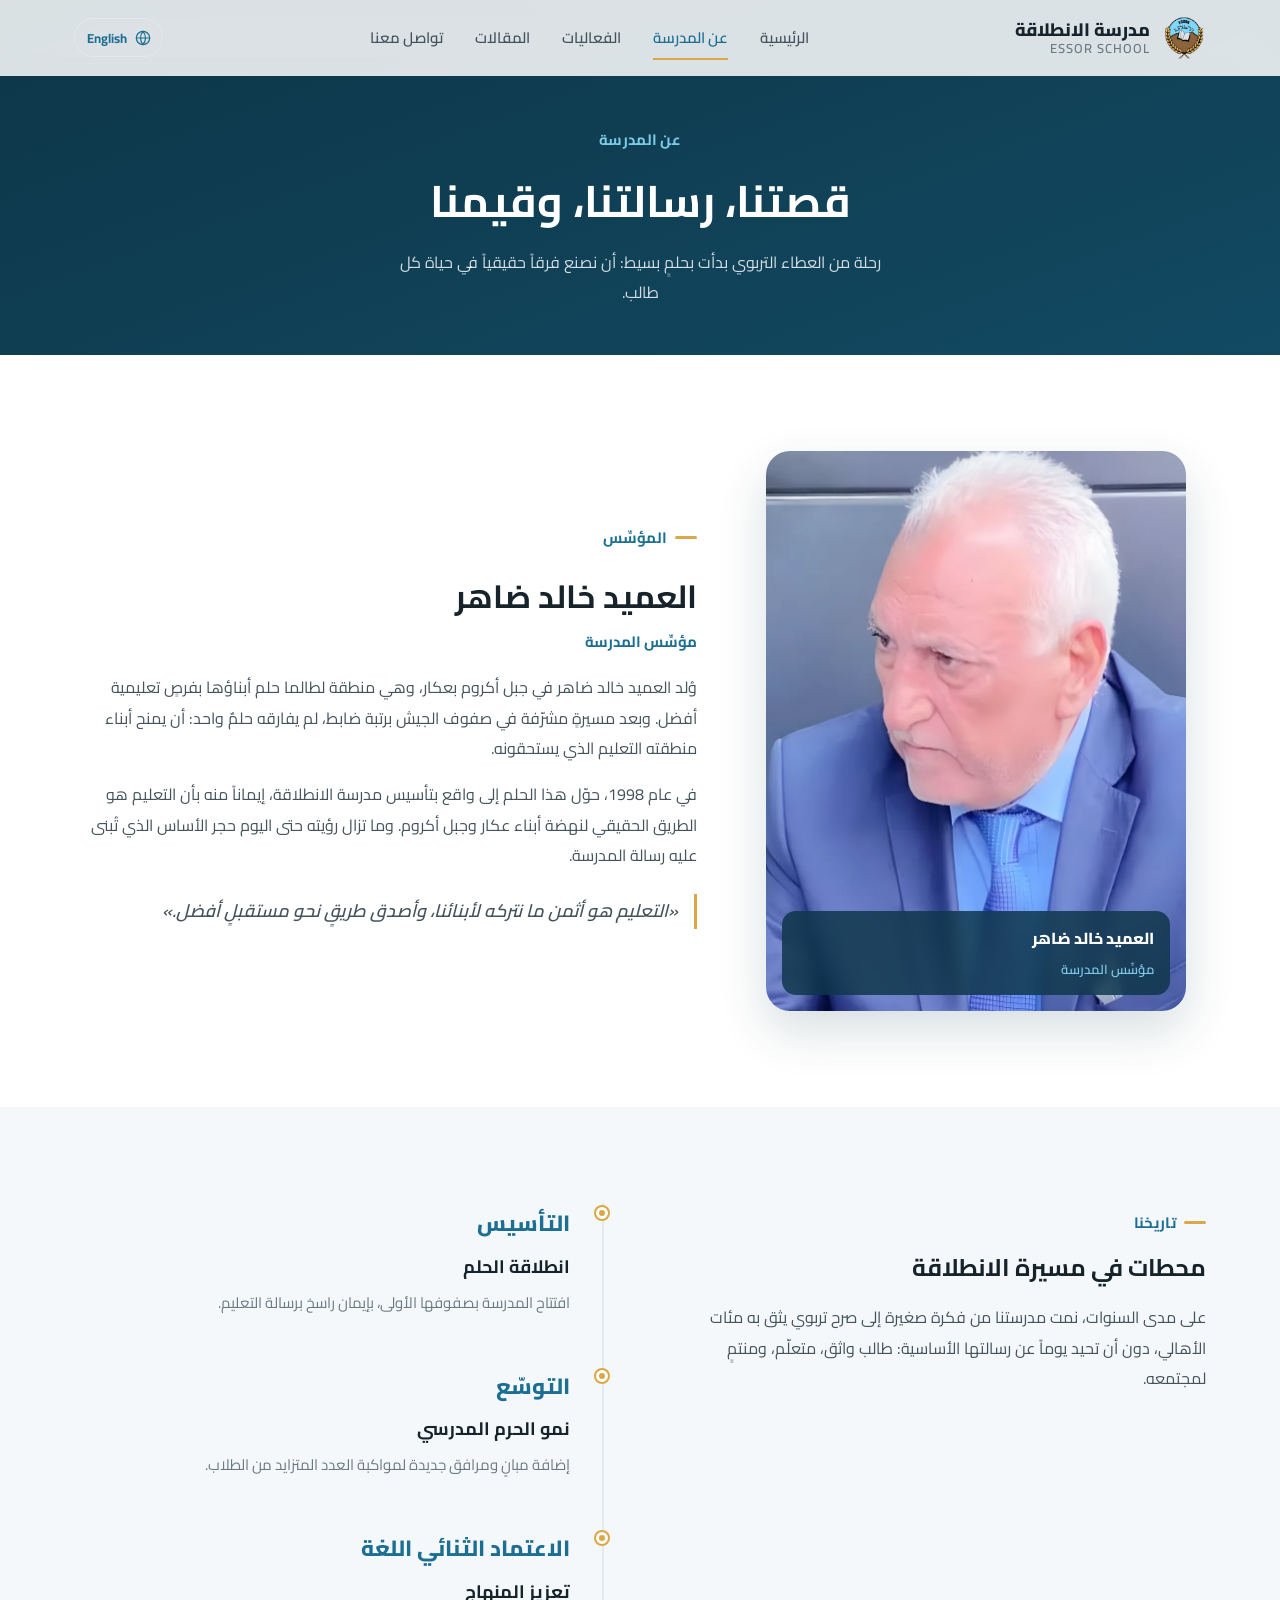
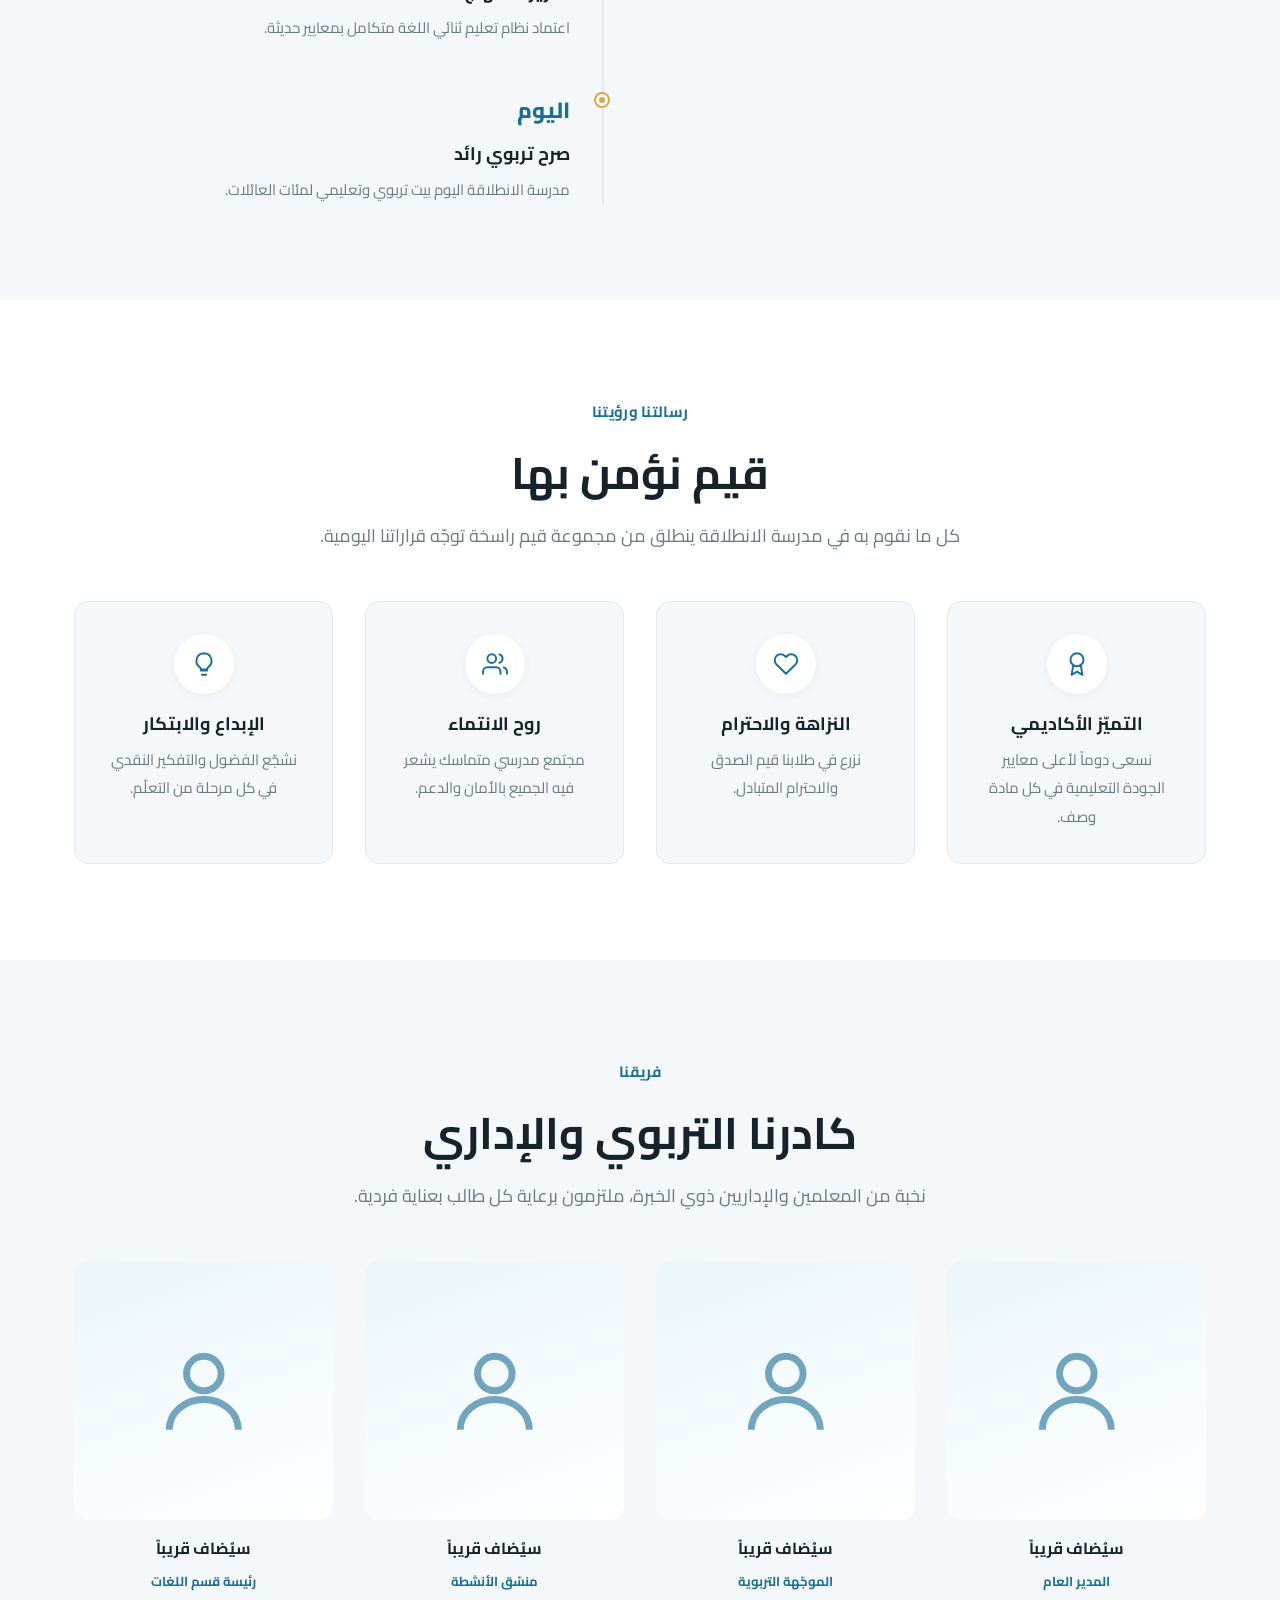
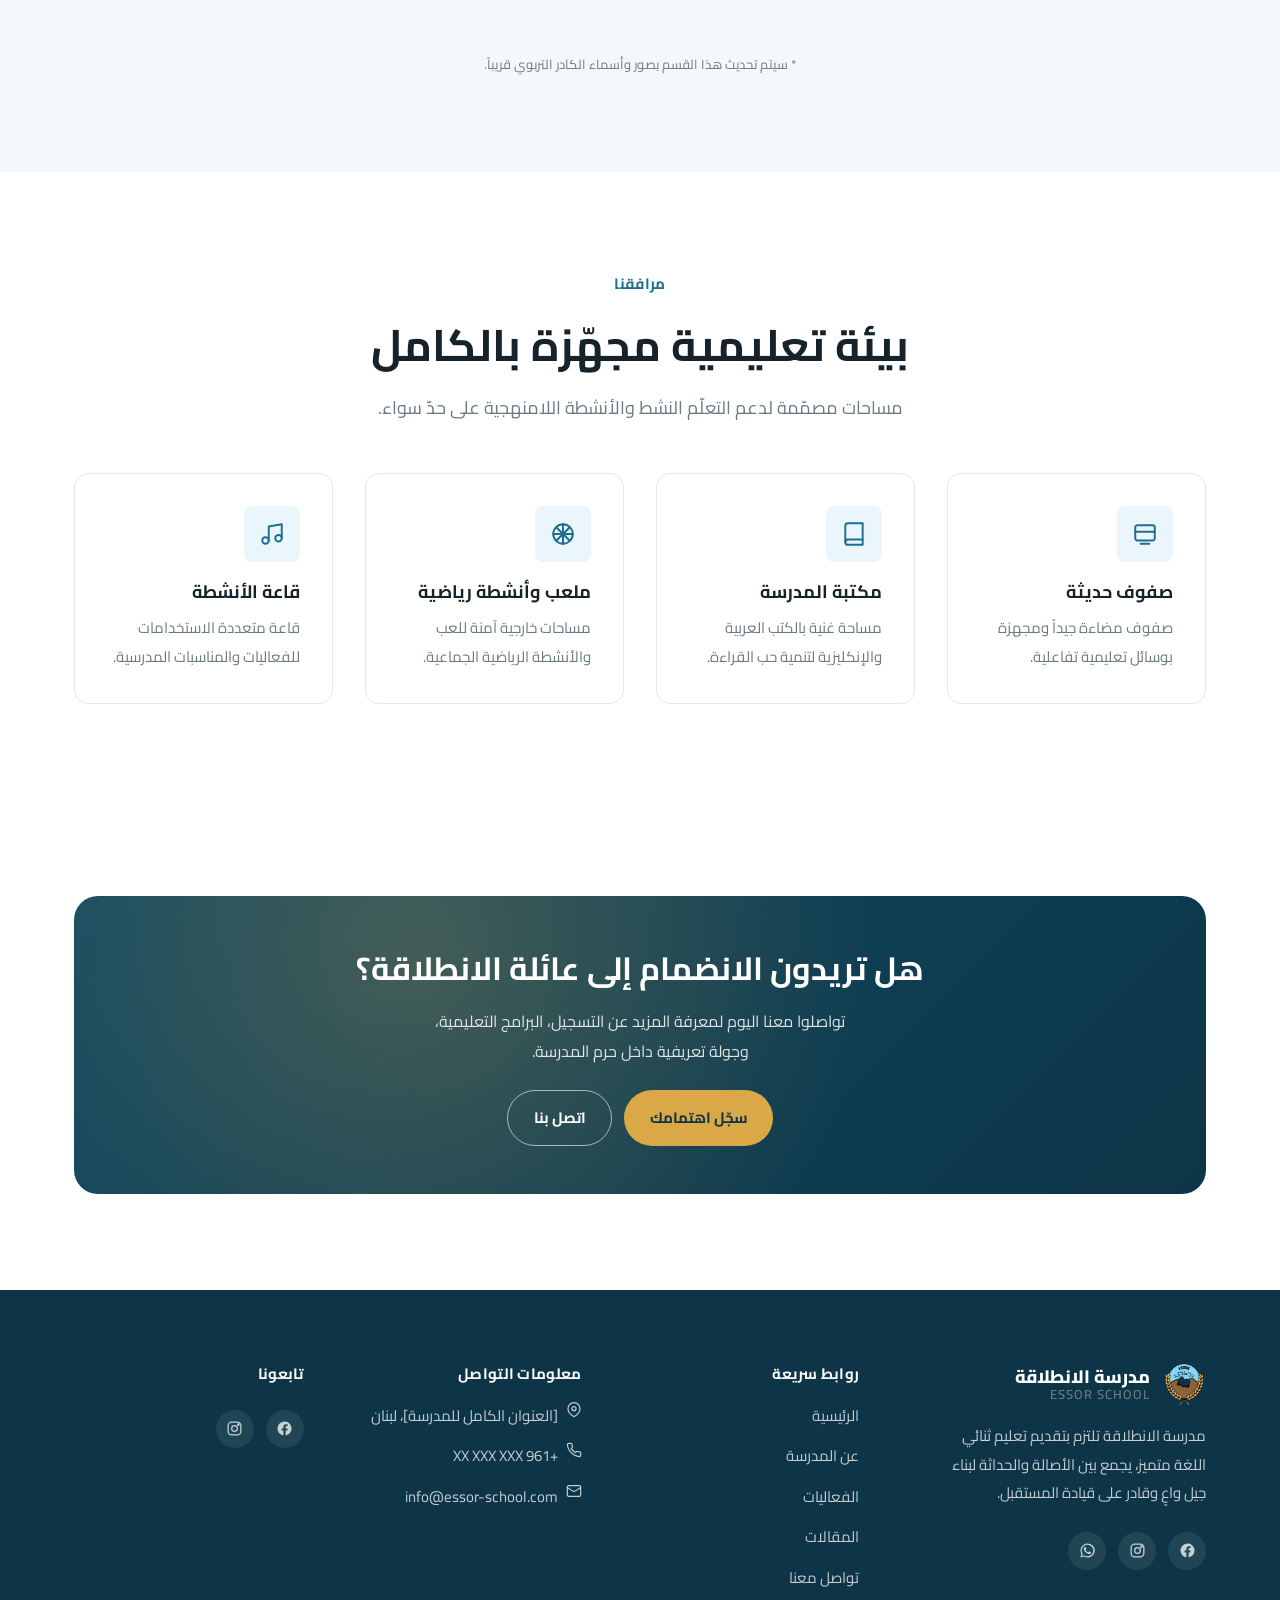
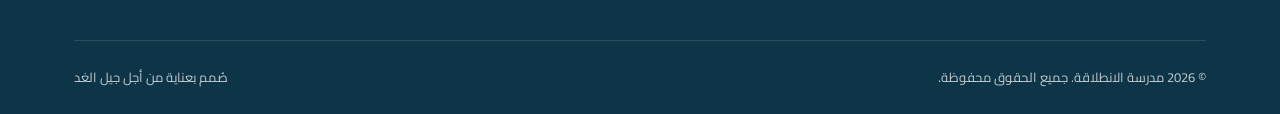
==== about.html @ e5c4508c "Initial commit: Essor School bilingual website Bilingual (Arabic default / English) static site with" ====
<!DOCTYPE html>
<html lang="ar" dir="rtl">
<head>
<meta charset="UTF-8">
<script>
(function () {
  try {
    var l = localStorage.getItem('essor-lang');
    if (l !== 'en' && l !== 'ar') l = 'ar';
    document.documentElement.setAttribute('lang', l);
    document.documentElement.setAttribute('dir', l === 'ar' ? 'rtl' : 'ltr');
  } catch (e) {}
})();
</script>
<meta name="viewport" content="width=device-width, initial-scale=1.0">
<title data-i18n-title="meta.siteName">عن المدرسة | مدرسة الانطلاقة</title>
<meta name="description" content="تعرّف على تاريخ مدرسة الانطلاقة، رسالتها، قيمها، وكادرها التربوي">
<link rel="preconnect" href="https://fonts.googleapis.com">
<link rel="preconnect" href="https://fonts.gstatic.com" crossorigin>
<link href="https://fonts.googleapis.com/css2?family=Cairo:wght@400;500;600;700;800&display=swap" rel="stylesheet">
<link rel="icon" href="assets/images/brand/favicon.ico" sizes="any">
<link rel="icon" href="assets/images/brand/favicon-src.png" type="image/png">
<link rel="apple-touch-icon" href="assets/images/brand/logo-sm.png">
<link rel="stylesheet" href="assets/css/style.css">
</head>
<body data-page="about">

<header class="site-header">
  <div class="container">
    <a href="index.html" class="brand">
      <img src="assets/images/brand/logo.png" alt="Essor School" width="44" height="44">
      <span class="brand-text">
        <span class="name-ar" data-i18n="meta.siteName">مدرسة الانطلاقة</span>
        <span class="name-en">ESSOR SCHOOL</span>
      </span>
    </a>
    <nav class="main-nav" aria-label="Main navigation">
      <ul>
        <li><a href="index.html" data-nav-link="home" data-i18n="nav.home">الرئيسية</a></li>
        <li><a href="about.html" data-nav-link="about" data-i18n="nav.about">عن المدرسة</a></li>
        <li><a href="events.html" data-nav-link="events" data-i18n="nav.events">الفعاليات</a></li>
        <li><a href="articles.html" data-nav-link="articles" data-i18n="nav.articles">المقالات</a></li>
        <li><a href="contact.html" data-nav-link="contact" data-i18n="nav.contact">تواصل معنا</a></li>
      </ul>
    </nav>
    <div class="header-actions">
      <button class="lang-toggle" data-lang-toggle type="button">
        <svg width="16" height="16" viewBox="0 0 24 24" fill="none" stroke="currentColor" stroke-width="1.8" stroke-linecap="round" stroke-linejoin="round"><circle cx="12" cy="12" r="10"/><line x1="2" y1="12" x2="22" y2="12"/><path d="M12 2a15.3 15.3 0 0 1 0 20a15.3 15.3 0 0 1 0-20"/></svg>
        <span data-i18n="common.langSwitch">English</span>
      </button>
      <button class="nav-toggle" aria-label="Menu" aria-expanded="false">
        <span></span><span></span><span></span>
      </button>
    </div>
  </div>
</header>

<div class="mobile-nav">
  <ul>
    <li><a href="index.html" data-nav-link="home" data-i18n="nav.home">الرئيسية</a></li>
    <li><a href="about.html" data-nav-link="about" data-i18n="nav.about">عن المدرسة</a></li>
    <li><a href="events.html" data-nav-link="events" data-i18n="nav.events">الفعاليات</a></li>
    <li><a href="articles.html" data-nav-link="articles" data-i18n="nav.articles">المقالات</a></li>
    <li><a href="contact.html" data-nav-link="contact" data-i18n="nav.contact">تواصل معنا</a></li>
  </ul>
</div>

<main>

  <section class="page-hero">
    <div class="container">
      <span class="eyebrow" data-i18n="about.hero.eyebrow">عن المدرسة</span>
      <h1 data-i18n="about.hero.title">قصتنا، رسالتنا، وقيمنا</h1>
      <p data-i18n="about.hero.lead">رحلة من العطاء التربوي بدأت بحلمٍ بسيط: أن نصنع فرقاً حقيقياً في حياة كل طالب.</p>
    </div>
  </section>

  <!-- Founder -->
  <section>
    <div class="container">
      <div class="founder-grid" data-reveal>
        <div class="founder-photo">
          <picture>
            <source srcset="assets/images/brand/founder.webp" type="image/webp">
            <img src="assets/images/brand/founder.jpg" alt="العميد خالد ضاهر - مؤسس مدرسة الانطلاقة"
                 width="420" height="560"
                 onload="var p=this.closest('.founder-photo').querySelector('.founder-placeholder'); if(p) p.style.display='none';"
                 onerror="this.style.display='none';">
          </picture>
          <div class="founder-placeholder">
            <svg viewBox="0 0 24 24" fill="none" stroke="currentColor" stroke-width="1.5" stroke-linecap="round" stroke-linejoin="round"><circle cx="12" cy="8" r="4"/><path d="M4 21c0-4 3.6-7 8-7s8 3 8 7"/></svg>
            <strong data-i18n="about.founder.name" style="color:var(--c-blue)">العميد خالد ضاهر</strong>
            <span>سيتم عرض صورة المؤسِّس هنا</span>
          </div>
          <div class="founder-badge-role">
            <strong data-i18n="about.founder.name">العميد خالد ضاهر</strong>
            <span data-i18n="about.founder.role">مؤسِّس المدرسة</span>
          </div>
        </div>
        <div class="founder-copy">
          <span class="eyebrow" data-i18n="about.founder.eyebrow">المؤسِّس</span>
          <h2 class="founder-name-lg" data-i18n="about.founder.name">العميد خالد ضاهر</h2>
          <span class="founder-role-lg" data-i18n="about.founder.role">مؤسِّس المدرسة</span>
          <p data-i18n="about.founder.p1">وُلد العميد خالد ضاهر في جبل أكروم بعكار، وهي منطقة لطالما حلم أبناؤها بفرصٍ تعليمية أفضل. وبعد مسيرةٍ مشرّفة في صفوف الجيش برتبة ضابط، لم يفارقه حلمٌ واحد: أن يمنح أبناء منطقته التعليم الذي يستحقونه.</p>
          <p data-i18n="about.founder.p2">في عام 1998، حوّل هذا الحلم إلى واقع بتأسيس مدرسة الانطلاقة، إيماناً منه بأن التعليم هو الطريق الحقيقي لنهضة أبناء عكار وجبل أكروم. وما تزال رؤيته حتى اليوم حجر الأساس الذي تُبنى عليه رسالة المدرسة.</p>
          <p class="founder-quote" data-i18n="about.founder.quote">«التعليم هو أثمن ما نتركه لأبنائنا، وأصدق طريقٍ نحو مستقبلٍ أفضل.»</p>
        </div>
      </div>
    </div>
  </section>

  <!-- History timeline -->
  <section style="background:var(--c-bg-soft)">
    <div class="container">
      <div class="grid grid-2" style="gap:var(--sp-8)">
        <div data-reveal>
          <span class="eyebrow" data-i18n="about.history.eyebrow">تاريخنا</span>
          <h2 data-i18n="about.history.title">محطات في مسيرة الانطلاقة</h2>
          <p style="margin-block-start:var(--sp-4)" data-i18n="about.history.text">على مدى السنوات، نمت مدرستنا من فكرة صغيرة إلى صرح تربوي يثق به مئات الأهالي، دون أن تحيد يوماً عن رسالتها الأساسية.</p>
        </div>
        <div class="timeline" data-reveal-group>
          <div class="timeline-item">
            <span class="year" data-i18n="about.history.item1year">التأسيس</span>
            <h3 data-i18n="about.history.item1title">انطلاقة الحلم</h3>
            <p data-i18n="about.history.item1text">افتتاح المدرسة بصفوفها الأولى، بإيمان راسخ برسالة التعليم.</p>
          </div>
          <div class="timeline-item">
            <span class="year" data-i18n="about.history.item2year">التوسّع</span>
            <h3 data-i18n="about.history.item2title">نمو الحرم المدرسي</h3>
            <p data-i18n="about.history.item2text">إضافة مبانٍ ومرافق جديدة لمواكبة العدد المتزايد من الطلاب.</p>
          </div>
          <div class="timeline-item">
            <span class="year" data-i18n="about.history.item3year">الاعتماد الثنائي اللغة</span>
            <h3 data-i18n="about.history.item3title">تعزيز المنهاج</h3>
            <p data-i18n="about.history.item3text">اعتماد نظام تعليم ثنائي اللغة متكامل بمعايير حديثة.</p>
          </div>
          <div class="timeline-item">
            <span class="year" data-i18n="about.history.item4year">اليوم</span>
            <h3 data-i18n="about.history.item4title">صرح تربوي رائد</h3>
            <p data-i18n="about.history.item4text">مدرسة الانطلاقة اليوم بيت تربوي وتعليمي لمئات العائلات.</p>
          </div>
        </div>
      </div>
    </div>
  </section>

  <!-- Mission / values -->
  <section>
    <div class="container">
      <div class="section-head center">
        <span class="eyebrow" data-i18n="about.mission.eyebrow">رسالتنا ورؤيتنا</span>
        <h2 data-i18n="about.mission.title">قيم نؤمن بها</h2>
        <p data-i18n="about.mission.subtitle">كل ما نقوم به في مدرسة الانطلاقة ينطلق من مجموعة قيم راسخة توجّه قراراتنا اليومية.</p>
      </div>
      <div class="grid grid-4" data-reveal-group>
        <div class="card value-card">
          <div class="icon"><svg width="26" height="26" viewBox="0 0 24 24" fill="none" stroke="currentColor" stroke-width="1.8" stroke-linecap="round" stroke-linejoin="round"><circle cx="12" cy="8" r="6"/><path d="M15.5 13.5 17 22l-5-3-5 3 1.5-8.5"/></svg></div>
          <h3 data-i18n="about.mission.v1title">التميّز الأكاديمي</h3>
          <p data-i18n="about.mission.v1text">نسعى دوماً لأعلى معايير الجودة التعليمية في كل مادة وصف.</p>
        </div>
        <div class="card value-card">
          <div class="icon"><svg width="26" height="26" viewBox="0 0 24 24" fill="none" stroke="currentColor" stroke-width="1.8" stroke-linecap="round" stroke-linejoin="round"><path d="M20.8 4.6a5.5 5.5 0 0 0-7.8 0L12 5.6l-1-1a5.5 5.5 0 1 0-7.8 7.8l1 1L12 21l7.8-7.6 1-1a5.5 5.5 0 0 0 0-7.8z"/></svg></div>
          <h3 data-i18n="about.mission.v2title">النزاهة والاحترام</h3>
          <p data-i18n="about.mission.v2text">نزرع في طلابنا قيم الصدق والاحترام المتبادل.</p>
        </div>
        <div class="card value-card">
          <div class="icon"><svg width="26" height="26" viewBox="0 0 24 24" fill="none" stroke="currentColor" stroke-width="1.8" stroke-linecap="round" stroke-linejoin="round"><path d="M17 21v-2a4 4 0 0 0-4-4H5a4 4 0 0 0-4 4v2"/><circle cx="9" cy="7" r="4"/><path d="M23 21v-2a4 4 0 0 0-3-3.87"/><path d="M16 3.13a4 4 0 0 1 0 7.75"/></svg></div>
          <h3 data-i18n="about.mission.v3title">روح الانتماء</h3>
          <p data-i18n="about.mission.v3text">مجتمع مدرسي متماسك يشعر فيه الجميع بالأمان والدعم.</p>
        </div>
        <div class="card value-card">
          <div class="icon"><svg width="26" height="26" viewBox="0 0 24 24" fill="none" stroke="currentColor" stroke-width="1.8" stroke-linecap="round" stroke-linejoin="round"><path d="M9 18h6M10 22h4M12 2a7 7 0 0 0-4 12.7c.6.5 1 1.3 1 2.1v.2h6v-.2c0-.8.4-1.6 1-2.1A7 7 0 0 0 12 2z"/></svg></div>
          <h3 data-i18n="about.mission.v4title">الإبداع والابتكار</h3>
          <p data-i18n="about.mission.v4text">نشجّع الفضول والتفكير النقدي في كل مرحلة من التعلّم.</p>
        </div>
      </div>
    </div>
  </section>

  <!-- Staff -->
  <section style="background:var(--c-bg-soft)">
    <div class="container">
      <div class="section-head center">
        <span class="eyebrow" data-i18n="about.staff.eyebrow">فريقنا</span>
        <h2 data-i18n="about.staff.title">كادرنا التربوي والإداري</h2>
        <p data-i18n="about.staff.subtitle">نخبة من المعلمين والإداريين ذوي الخبرة، ملتزمون برعاية كل طالب بعناية فردية.</p>
      </div>
      <div class="grid grid-4" data-reveal-group>
        <div class="staff-card">
          <figure><div class="avatar-placeholder"><svg viewBox="0 0 24 24" fill="none" stroke="currentColor" stroke-width="1.6"><circle cx="12" cy="8" r="4"/><path d="M4 21c0-4 3.6-7 8-7s8 3 8 7"/></svg></div></figure>
          <h3 data-i18n="about.staff.placeholderName">سيُضاف قريباً</h3>
          <span data-i18n="about.staff.role1">المدير العام</span>
        </div>
        <div class="staff-card">
          <figure><div class="avatar-placeholder"><svg viewBox="0 0 24 24" fill="none" stroke="currentColor" stroke-width="1.6"><circle cx="12" cy="8" r="4"/><path d="M4 21c0-4 3.6-7 8-7s8 3 8 7"/></svg></div></figure>
          <h3 data-i18n="about.staff.placeholderName">سيُضاف قريباً</h3>
          <span data-i18n="about.staff.role2">الموجّهة التربوية</span>
        </div>
        <div class="staff-card">
          <figure><div class="avatar-placeholder"><svg viewBox="0 0 24 24" fill="none" stroke="currentColor" stroke-width="1.6"><circle cx="12" cy="8" r="4"/><path d="M4 21c0-4 3.6-7 8-7s8 3 8 7"/></svg></div></figure>
          <h3 data-i18n="about.staff.placeholderName">سيُضاف قريباً</h3>
          <span data-i18n="about.staff.role3">منسّق الأنشطة</span>
        </div>
        <div class="staff-card">
          <figure><div class="avatar-placeholder"><svg viewBox="0 0 24 24" fill="none" stroke="currentColor" stroke-width="1.6"><circle cx="12" cy="8" r="4"/><path d="M4 21c0-4 3.6-7 8-7s8 3 8 7"/></svg></div></figure>
          <h3 data-i18n="about.staff.placeholderName">سيُضاف قريباً</h3>
          <span data-i18n="about.staff.role4">رئيسة قسم اللغات</span>
        </div>
      </div>
      <p class="text-center form-note" style="margin-block-start:var(--sp-6)" data-i18n="about.staff.note">* سيتم تحديث هذا القسم بصور وأسماء الكادر التربوي قريباً.</p>
    </div>
  </section>

  <!-- Facilities -->
  <section>
    <div class="container">
      <div class="section-head center">
        <span class="eyebrow" data-i18n="about.facilities.eyebrow">مرافقنا</span>
        <h2 data-i18n="about.facilities.title">بيئة تعليمية مجهّزة بالكامل</h2>
        <p data-i18n="about.facilities.subtitle">مساحات مصمّمة لدعم التعلّم النشط والأنشطة اللامنهجية على حدّ سواء.</p>
      </div>
      <div class="grid grid-4" data-reveal-group>
        <div class="card highlight-card">
          <div class="icon"><svg width="26" height="26" viewBox="0 0 24 24" fill="none" stroke="currentColor" stroke-width="1.8" stroke-linecap="round" stroke-linejoin="round"><rect x="3" y="4" width="18" height="14" rx="2"/><path d="M3 10h18M8 21h8"/></svg></div>
          <h3 data-i18n="about.facilities.f1title">صفوف حديثة</h3>
          <p data-i18n="about.facilities.f1text">صفوف مضاءة جيداً ومجهزة بوسائل تعليمية تفاعلية.</p>
        </div>
        <div class="card highlight-card">
          <div class="icon"><svg width="26" height="26" viewBox="0 0 24 24" fill="none" stroke="currentColor" stroke-width="1.8" stroke-linecap="round" stroke-linejoin="round"><path d="M4 19.5A2.5 2.5 0 0 1 6.5 17H20"/><path d="M6.5 2H20v20H6.5A2.5 2.5 0 0 1 4 19.5v-15A2.5 2.5 0 0 1 6.5 2z"/></svg></div>
          <h3 data-i18n="about.facilities.f2title">مكتبة المدرسة</h3>
          <p data-i18n="about.facilities.f2text">مساحة غنية بالكتب العربية والإنكليزية لتنمية حب القراءة.</p>
        </div>
        <div class="card highlight-card">
          <div class="icon"><svg width="26" height="26" viewBox="0 0 24 24" fill="none" stroke="currentColor" stroke-width="1.8" stroke-linecap="round" stroke-linejoin="round"><circle cx="12" cy="12" r="9"/><path d="M12 3v18M3 12h18M6 6l12 12M18 6 6 18"/></svg></div>
          <h3 data-i18n="about.facilities.f3title">ملعب وأنشطة رياضية</h3>
          <p data-i18n="about.facilities.f3text">مساحات خارجية آمنة للعب والأنشطة الرياضية الجماعية.</p>
        </div>
        <div class="card highlight-card">
          <div class="icon"><svg width="26" height="26" viewBox="0 0 24 24" fill="none" stroke="currentColor" stroke-width="1.8" stroke-linecap="round" stroke-linejoin="round"><path d="M9 18V5l12-2v13"/><circle cx="6" cy="18" r="3"/><circle cx="18" cy="16" r="3"/></svg></div>
          <h3 data-i18n="about.facilities.f4title">قاعة الأنشطة</h3>
          <p data-i18n="about.facilities.f4text">قاعة متعددة الاستخدامات للفعاليات والمناسبات المدرسية.</p>
        </div>
      </div>
    </div>
  </section>

  <section>
    <div class="container">
      <div class="cta-banner" data-reveal>
        <h2 data-i18n="home.cta.title">هل تريدون الانضمام إلى عائلة الانطلاقة؟</h2>
        <p data-i18n="home.cta.text">تواصلوا معنا اليوم لمعرفة المزيد عن التسجيل، البرامج التعليمية، وجولة تعريفية داخل حرم المدرسة.</p>
        <div class="cta-actions">
          <a href="contact.html" class="btn btn-gold" data-i18n="home.cta.primary">سجّل اهتمامك</a>
          <a href="contact.html#contact-info" class="btn btn-outline" data-i18n="home.cta.secondary">اتصل بنا</a>
        </div>
      </div>
    </div>
  </section>

</main>

<footer class="site-footer">
  <div class="container">
    <div class="footer-grid">
      <div class="footer-brand">
        <a href="index.html" class="brand">
          <img src="assets/images/brand/logo.png" alt="Essor School" width="40" height="40">
          <span class="brand-text">
            <span class="name-ar" data-i18n="meta.siteName">مدرسة الانطلاقة</span>
            <span class="name-en">ESSOR SCHOOL</span>
          </span>
        </a>
        <p data-i18n="footer.about">مدرسة الانطلاقة تلتزم بتقديم تعليم ثنائي اللغة متميز.</p>
        <div class="social-row">
          <a href="#" aria-label="Facebook"><svg width="17" height="17" viewBox="0 0 24 24" fill="currentColor"><path d="M22 12a10 10 0 1 0-11.6 9.9v-7H7.9V12h2.5V9.8c0-2.5 1.5-3.9 3.8-3.9 1.1 0 2.2.2 2.2.2v2.4h-1.2c-1.2 0-1.6.8-1.6 1.6V12h2.8l-.4 2.9h-2.4v7A10 10 0 0 0 22 12z"/></svg></a>
          <a href="#" aria-label="Instagram"><svg width="17" height="17" viewBox="0 0 24 24" fill="none" stroke="currentColor" stroke-width="1.8"><rect x="3" y="3" width="18" height="18" rx="5"/><circle cx="12" cy="12" r="4"/><circle cx="17.5" cy="6.5" r="1"/></svg></a>
          <a href="#" aria-label="WhatsApp"><svg width="17" height="17" viewBox="0 0 24 24" fill="currentColor"><path d="M12 2a10 10 0 0 0-8.6 15L2 22l5.2-1.4A10 10 0 1 0 12 2zm0 18.2a8.1 8.1 0 0 1-4.2-1.2l-.3-.2-3.1.8.8-3-.2-.3A8.2 8.2 0 1 1 12 20.2zm4.5-6.1c-.2-.1-1.4-.7-1.7-.8-.2-.1-.4-.1-.6.1-.2.2-.6.8-.8 1-.1.2-.3.2-.5.1a6.6 6.6 0 0 1-2-1.2 7.3 7.3 0 0 1-1.3-1.7c-.1-.2 0-.4.1-.5l.4-.5c.1-.2.2-.3.2-.5.1-.2 0-.3 0-.5s-.6-1.5-.9-2c-.2-.5-.4-.4-.6-.4h-.5a1 1 0 0 0-.7.3 3 3 0 0 0-.9 2.2c0 1.3.9 2.6 1 2.8.1.2 1.8 2.8 4.4 3.9.6.3 1.1.4 1.5.6.6.2 1.2.1 1.6.1.5-.1 1.4-.6 1.6-1.1.2-.5.2-1 .1-1.1z"/></svg></a>
        </div>
      </div>
      <div class="footer-col">
        <h4 data-i18n="footer.quickLinks">روابط سريعة</h4>
        <ul>
          <li><a href="index.html" data-i18n="nav.home">الرئيسية</a></li>
          <li><a href="about.html" data-i18n="nav.about">عن المدرسة</a></li>
          <li><a href="events.html" data-i18n="nav.events">الفعاليات</a></li>
          <li><a href="articles.html" data-i18n="nav.articles">المقالات</a></li>
          <li><a href="contact.html" data-i18n="nav.contact">تواصل معنا</a></li>
        </ul>
      </div>
      <div class="footer-col">
        <h4 data-i18n="footer.contactInfo">معلومات التواصل</h4>
        <ul>
          <li><svg width="16" height="16" viewBox="0 0 24 24" fill="none" stroke="currentColor" stroke-width="1.8"><path d="M21 10c0 7-9 12-9 12s-9-5-9-12a9 9 0 0 1 18 0z"/><circle cx="12" cy="10" r="3"/></svg><address data-i18n="footer.address">[العنوان الكامل للمدرسة]، لبنان</address></li>
          <li><svg width="16" height="16" viewBox="0 0 24 24" fill="none" stroke="currentColor" stroke-width="1.8"><path d="M22 16.9v3a2 2 0 0 1-2.2 2 19.8 19.8 0 0 1-8.6-3.1 19.5 19.5 0 0 1-6-6 19.8 19.8 0 0 1-3.1-8.7A2 2 0 0 1 4.1 2h3a2 2 0 0 1 2 1.7c.1 1 .3 2 .6 2.9a2 2 0 0 1-.5 2.1L8 9.9a16 16 0 0 0 6 6l1.2-1.2a2 2 0 0 1 2.1-.5c.9.3 1.9.5 2.9.6a2 2 0 0 1 1.8 2.1z"/></svg><a href="tel:+961" data-i18n="footer.phone">+961 XX XXX XXX</a></li>
          <li><svg width="16" height="16" viewBox="0 0 24 24" fill="none" stroke="currentColor" stroke-width="1.8"><rect x="2" y="4" width="20" height="16" rx="2"/><path d="m2 7 10 6 10-6"/></svg><a href="mailto:info@essor-school.com" data-i18n="footer.email">info@essor-school.com</a></li>
        </ul>
      </div>
      <div class="footer-col">
        <h4 data-i18n="footer.followUs">تابعونا</h4>
        <div class="social-row">
          <a href="#" aria-label="Facebook"><svg width="17" height="17" viewBox="0 0 24 24" fill="currentColor"><path d="M22 12a10 10 0 1 0-11.6 9.9v-7H7.9V12h2.5V9.8c0-2.5 1.5-3.9 3.8-3.9 1.1 0 2.2.2 2.2.2v2.4h-1.2c-1.2 0-1.6.8-1.6 1.6V12h2.8l-.4 2.9h-2.4v7A10 10 0 0 0 22 12z"/></svg></a>
          <a href="#" aria-label="Instagram"><svg width="17" height="17" viewBox="0 0 24 24" fill="none" stroke="currentColor" stroke-width="1.8"><rect x="3" y="3" width="18" height="18" rx="5"/><circle cx="12" cy="12" r="4"/><circle cx="17.5" cy="6.5" r="1"/></svg></a>
        </div>
      </div>
    </div>
    <div class="footer-bottom">
      <p data-i18n="footer.rights">© 2026 مدرسة الانطلاقة. جميع الحقوق محفوظة.</p>
      <p data-i18n="footer.madeWith">صُمم بعناية من أجل جيل الغد</p>
    </div>
  </div>
</footer>

<button class="to-top" data-i18n-aria="common.toTop" aria-label="Back to top">
  <svg width="18" height="18" viewBox="0 0 24 24" fill="none" stroke="currentColor" stroke-width="2" stroke-linecap="round" stroke-linejoin="round"><line x1="12" y1="19" x2="12" y2="5"/><polyline points="5 12 12 5 19 12"/></svg>
</button>

<script src="assets/js/i18n.js"></script>
<script src="assets/js/main.js"></script>
</body>
</html>
---- assets/css/style.css ----
/* =========================================================
   Essor School — Design System
   Mobile-first. Uses CSS logical properties throughout so the
   whole layout (not just text) flips correctly between the
   Arabic (RTL) and English (LTR) versions of the site.
   ========================================================= */

/* ---------- Design tokens ---------- */
:root {
  /* Brand colors, derived from the school crest */
  --c-sky: #7ecbe8;
  --c-sky-tint: #eaf6fb;
  --c-blue: #1c6e93;
  --c-blue-deep: #124a63;
  --c-blue-darkest: #0d3547;
  --c-gold: #dba847;
  --c-gold-deep: #b9832a;
  --c-brown: #6e4a2e;

  --c-ink: #16232b;
  --c-body: #45545c;
  --c-muted: #6b7a82;
  --c-line: #e3e9ec;
  --c-bg: #ffffff;
  --c-bg-soft: #f5f8fa;
  --c-bg-warm: #faf8f3;

  --c-white: #ffffff;
  --c-success: #2e8b57;
  --c-danger: #c0392b;

  /* Typography */
  --font-base: "Cairo", "Segoe UI", Tahoma, sans-serif;
  --fs-xs: 0.8125rem;
  --fs-sm: 0.9375rem;
  --fs-base: 1rem;
  --fs-md: 1.125rem;
  --fs-lg: 1.375rem;
  --fs-xl: 1.75rem;
  --fs-2xl: 2.25rem;
  --fs-3xl: 3rem;

  /* Spacing scale */
  --sp-1: 0.25rem;
  --sp-2: 0.5rem;
  --sp-3: 0.75rem;
  --sp-4: 1rem;
  --sp-5: 1.5rem;
  --sp-6: 2rem;
  --sp-7: 3rem;
  --sp-8: 4.5rem;
  --sp-9: 6rem;

  /* Layout */
  --container-w: 1180px;
  --radius-sm: 8px;
  --radius-md: 14px;
  --radius-lg: 24px;
  --radius-pill: 999px;

  /* Effects */
  --shadow-sm: 0 2px 8px rgba(13, 53, 71, 0.06);
  --shadow-md: 0 8px 24px rgba(13, 53, 71, 0.1);
  --shadow-lg: 0 20px 48px rgba(13, 53, 71, 0.16);
  --ease: cubic-bezier(0.22, 0.61, 0.36, 1);
  --dur-fast: 0.18s;
  --dur-med: 0.35s;
  --dur-slow: 0.6s;

  --header-h: 76px;
}

/* ---------- Reset ---------- */
*,
*::before,
*::after {
  box-sizing: border-box;
  margin: 0;
  padding: 0;
}

html {
  scroll-behavior: smooth;
  -webkit-text-size-adjust: 100%;
}

@media (prefers-reduced-motion: reduce) {
  html {
    scroll-behavior: auto;
  }
  *,
  *::before,
  *::after {
    animation-duration: 0.001ms !important;
    animation-iteration-count: 1 !important;
    transition-duration: 0.001ms !important;
    scroll-behavior: auto !important;
  }
}

body {
  font-family: var(--font-base);
  font-size: var(--fs-base);
  line-height: 1.75;
  color: var(--c-body);
  background: var(--c-bg);
  overflow-x: hidden;
}

img,
video {
  max-width: 100%;
  display: block;
}

a {
  color: inherit;
  text-decoration: none;
}

ul {
  list-style: none;
}

button {
  font-family: inherit;
  cursor: pointer;
  border: none;
  background: none;
  color: inherit;
}

input,
textarea,
select {
  font-family: inherit;
  font-size: inherit;
  color: inherit;
}

h1,
h2,
h3,
h4 {
  color: var(--c-ink);
  line-height: 1.35;
  font-weight: 700;
}

/* Arabic script reads a touch heavier/looser at the same weight, so
   nudge weight down slightly and open up line-height when active. */
:root[lang="ar"] {
  --font-base: "Cairo", "Tahoma", sans-serif;
}
:root[lang="ar"] body {
  line-height: 1.9;
}
:root[lang="ar"] h1,
:root[lang="ar"] h2,
:root[lang="ar"] h3,
:root[lang="ar"] h4 {
  line-height: 1.55;
}

/* ---------- Layout helpers ---------- */
.container {
  width: 100%;
  max-width: var(--container-w);
  margin-inline: auto;
  padding-inline: var(--sp-5);
}

section {
  padding-block: var(--sp-8);
}

.section-head {
  max-width: 640px;
  margin-block-end: var(--sp-7);
}

.section-head.center {
  margin-inline: auto;
  text-align: center;
}

.eyebrow {
  display: inline-flex;
  align-items: center;
  gap: var(--sp-2);
  font-size: var(--fs-sm);
  font-weight: 700;
  color: var(--c-blue);
  letter-spacing: 0.02em;
  margin-block-end: var(--sp-3);
}

.eyebrow::before {
  content: "";
  width: 22px;
  height: 3px;
  border-radius: var(--radius-pill);
  background: var(--c-gold);
}

.section-head.center .eyebrow::before {
  display: none;
}

.section-head h2 {
  font-size: var(--fs-2xl);
  margin-block-end: var(--sp-3);
}

.section-head p {
  font-size: var(--fs-md);
  color: var(--c-muted);
}

.grid {
  display: grid;
  gap: var(--sp-6);
}

.grid-2 {
  grid-template-columns: repeat(1, 1fr);
}
.grid-3 {
  grid-template-columns: repeat(1, 1fr);
}
.grid-4 {
  grid-template-columns: repeat(1, 1fr);
}

@media (min-width: 640px) {
  .grid-2 {
    grid-template-columns: repeat(2, 1fr);
  }
  .grid-4 {
    grid-template-columns: repeat(2, 1fr);
  }
}

@media (min-width: 860px) {
  .grid-3 {
    grid-template-columns: repeat(3, 1fr);
  }
}

@media (min-width: 980px) {
  .grid-4 {
    grid-template-columns: repeat(4, 1fr);
  }
}

/* ---------- Buttons ---------- */
.btn {
  display: inline-flex;
  align-items: center;
  justify-content: center;
  gap: var(--sp-2);
  padding: 0.85em 1.7em;
  border-radius: var(--radius-pill);
  font-weight: 700;
  font-size: var(--fs-sm);
  transition: transform var(--dur-fast) var(--ease), box-shadow var(--dur-fast) var(--ease),
    background-color var(--dur-fast) var(--ease), color var(--dur-fast) var(--ease);
  white-space: nowrap;
}

.btn:active {
  transform: translateY(1px) scale(0.98);
}

.btn-primary {
  background: var(--c-blue);
  color: var(--c-white);
  box-shadow: var(--shadow-sm);
}

.btn-primary:hover {
  background: var(--c-blue-deep);
  box-shadow: var(--shadow-md);
  transform: translateY(-2px);
}

.btn-gold {
  background: var(--c-gold);
  color: var(--c-blue-darkest);
  box-shadow: var(--shadow-sm);
}

.btn-gold:hover {
  background: var(--c-gold-deep);
  box-shadow: var(--shadow-md);
  transform: translateY(-2px);
}

.btn-outline {
  background: transparent;
  color: var(--c-white);
  border: 1.5px solid rgba(255, 255, 255, 0.6);
}

.btn-outline:hover {
  background: rgba(255, 255, 255, 0.14);
  border-color: var(--c-white);
}

.btn-outline-dark {
  background: transparent;
  color: var(--c-blue);
  border: 1.5px solid var(--c-line);
}

.btn-outline-dark:hover {
  border-color: var(--c-blue);
  background: var(--c-sky-tint);
}

.btn-sm {
  padding: 0.6em 1.3em;
  font-size: var(--fs-xs);
}

.btn-icon {
  transition: transform var(--dur-fast) var(--ease);
}

/* Arrow icons flip direction between LTR / RTL automatically */
.icon-arrow {
  display: inline-block;
  transition: transform var(--dur-fast) var(--ease);
}
:root[dir="rtl"] .icon-arrow {
  transform: scaleX(-1);
}
.btn:hover .icon-arrow,
a:hover .icon-arrow {
  transform: translateX(3px);
}
:root[dir="rtl"] .btn:hover .icon-arrow,
:root[dir="rtl"] a:hover .icon-arrow {
  transform: scaleX(-1) translateX(3px);
}

/* ---------- Header ---------- */
.site-header {
  position: fixed;
  inset-inline: 0;
  top: 0;
  z-index: 100;
  height: var(--header-h);
  display: flex;
  align-items: center;
  background: rgba(255, 255, 255, 0.85);
  backdrop-filter: blur(10px);
  -webkit-backdrop-filter: blur(10px);
  border-block-end: 1px solid transparent;
  transition: background-color var(--dur-med) var(--ease), box-shadow var(--dur-med) var(--ease),
    border-color var(--dur-med) var(--ease);
}

.site-header.is-scrolled {
  background: rgba(255, 255, 255, 0.97);
  box-shadow: var(--shadow-sm);
  border-block-end-color: var(--c-line);
}

.site-header .container {
  display: flex;
  align-items: center;
  justify-content: space-between;
  gap: var(--sp-4);
}

.brand {
  display: flex;
  align-items: center;
  gap: var(--sp-3);
  font-weight: 800;
  color: var(--c-ink);
  flex-shrink: 0;
}

.brand img {
  width: 44px;
  height: 44px;
}

.brand-text {
  display: flex;
  flex-direction: column;
  line-height: 1.2;
}

.brand-text .name-ar {
  font-size: var(--fs-md);
}

.brand-text .name-en {
  font-size: var(--fs-xs);
  font-weight: 600;
  color: var(--c-muted);
  letter-spacing: 0.08em;
  text-transform: uppercase;
}

.main-nav {
  display: none;
}

.main-nav ul {
  display: flex;
  align-items: center;
  gap: var(--sp-6);
}

.main-nav a {
  position: relative;
  font-weight: 600;
  font-size: var(--fs-sm);
  color: var(--c-body);
  padding-block: var(--sp-2);
  transition: color var(--dur-fast) var(--ease);
}

.main-nav a::after {
  content: "";
  position: absolute;
  inset-inline-start: 0;
  bottom: 0;
  width: 100%;
  height: 2px;
  background: var(--c-gold);
  transform: scaleX(0);
  transform-origin: inset-inline-start;
  transition: transform var(--dur-fast) var(--ease);
}

.main-nav a:hover,
.main-nav a.active {
  color: var(--c-blue);
}

.main-nav a:hover::after,
.main-nav a.active::after {
  transform: scaleX(1);
}

.header-actions {
  display: flex;
  align-items: center;
  gap: var(--sp-3);
}

.lang-toggle {
  display: inline-flex;
  align-items: center;
  gap: var(--sp-2);
  padding: 0.5em 0.9em;
  border-radius: var(--radius-pill);
  border: 1.5px solid var(--c-line);
  font-weight: 700;
  font-size: var(--fs-xs);
  color: var(--c-blue);
  transition: border-color var(--dur-fast) var(--ease), background-color var(--dur-fast) var(--ease);
}

.lang-toggle:hover {
  border-color: var(--c-blue);
  background: var(--c-sky-tint);
}

.nav-toggle {
  display: flex;
  flex-direction: column;
  justify-content: center;
  gap: 5px;
  width: 40px;
  height: 40px;
  padding: 0;
}

.nav-toggle span {
  display: block;
  width: 22px;
  height: 2px;
  background: var(--c-ink);
  border-radius: var(--radius-pill);
  transition: transform var(--dur-med) var(--ease), opacity var(--dur-med) var(--ease);
  margin-inline: auto;
}

.nav-toggle.is-open span:nth-child(1) {
  transform: translateY(7px) rotate(45deg);
}
.nav-toggle.is-open span:nth-child(2) {
  opacity: 0;
}
.nav-toggle.is-open span:nth-child(3) {
  transform: translateY(-7px) rotate(-45deg);
}

@media (min-width: 900px) {
  .main-nav {
    display: block;
  }
  .nav-toggle {
    display: none;
  }
}

/* Mobile nav panel */
.mobile-nav {
  position: fixed;
  top: var(--header-h);
  inset-inline: 0;
  bottom: 0;
  background: var(--c-white);
  z-index: 99;
  padding: var(--sp-6) var(--sp-5);
  transform: translateY(-8px);
  opacity: 0;
  visibility: hidden;
  transition: opacity var(--dur-med) var(--ease), transform var(--dur-med) var(--ease),
    visibility var(--dur-med);
  overflow-y: auto;
}

.mobile-nav.is-open {
  opacity: 1;
  transform: translateY(0);
  visibility: visible;
}

.mobile-nav ul {
  display: flex;
  flex-direction: column;
  gap: var(--sp-2);
}

.mobile-nav a {
  display: block;
  padding: var(--sp-4) var(--sp-2);
  font-size: var(--fs-lg);
  font-weight: 700;
  border-block-end: 1px solid var(--c-line);
  color: var(--c-ink);
}

.mobile-nav a.active {
  color: var(--c-blue);
}

@media (min-width: 900px) {
  .mobile-nav {
    display: none;
  }
}

/* ---------- Hero ---------- */
.hero {
  position: relative;
  padding-block-start: calc(var(--header-h) + var(--sp-8));
  padding-block-end: var(--sp-9);
  background: linear-gradient(160deg, var(--c-blue-darkest) 0%, var(--c-blue-deep) 45%, var(--c-blue) 100%);
  color: var(--c-white);
  overflow: hidden;
}

.hero::before,
.hero::after {
  content: "";
  position: absolute;
  border-radius: 50%;
  filter: blur(2px);
}

.hero::before {
  width: 420px;
  height: 420px;
  background: radial-gradient(circle, rgba(126, 203, 232, 0.35), transparent 70%);
  top: -140px;
  inset-inline-end: -120px;
}

.hero::after {
  width: 320px;
  height: 320px;
  background: radial-gradient(circle, rgba(219, 168, 71, 0.28), transparent 70%);
  bottom: -120px;
  inset-inline-start: -100px;
}

.hero .container {
  position: relative;
  z-index: 1;
  display: grid;
  gap: var(--sp-7);
  align-items: center;
}

@media (min-width: 900px) {
  .hero .container {
    grid-template-columns: 1.1fr 0.9fr;
  }
}

.hero-badge {
  display: inline-flex;
  align-items: center;
  gap: var(--sp-2);
  background: rgba(255, 255, 255, 0.12);
  border: 1px solid rgba(255, 255, 255, 0.22);
  padding: 0.4em 1em;
  border-radius: var(--radius-pill);
  font-size: var(--fs-xs);
  font-weight: 700;
  letter-spacing: 0.03em;
  margin-block-end: var(--sp-5);
}

.hero-badge img {
  width: 18px;
  height: 18px;
}

.hero h1 {
  color: var(--c-white);
  font-size: var(--fs-2xl);
  margin-block-end: var(--sp-4);
}

.hero h1 span,
.page-hero h1 span {
  color: var(--c-gold);
}

.hero p.lead {
  font-size: var(--fs-md);
  color: rgba(255, 255, 255, 0.86);
  max-width: 46ch;
  margin-block-end: var(--sp-6);
}

.hero-actions {
  display: flex;
  flex-wrap: wrap;
  gap: var(--sp-3);
}

.hero-media {
  position: relative;
}

.hero-media .frame {
  position: relative;
  border-radius: var(--radius-lg);
  overflow: hidden;
  box-shadow: var(--shadow-lg);
  aspect-ratio: 4 / 3;
}

.hero-media img {
  width: 100%;
  height: 100%;
  object-fit: cover;
}

.hero-media .frame::after {
  content: "";
  position: absolute;
  inset: 0;
  background: linear-gradient(to top, rgba(13, 53, 71, 0.55), transparent 55%);
}

.hero-stats {
  position: relative;
  z-index: 1;
  display: flex;
  gap: var(--sp-5);
  background: var(--c-white);
  border-radius: var(--radius-md);
  padding: var(--sp-5);
  box-shadow: var(--shadow-lg);
  margin-block-start: calc(-1 * var(--sp-8));
  flex-wrap: wrap;
  justify-content: space-around;
}

@media (min-width: 900px) {
  .hero-stats {
    margin-inline: auto;
  }
}

.hero-stat {
  text-align: center;
}

.hero-stat strong {
  display: block;
  font-size: var(--fs-xl);
  color: var(--c-blue);
  font-weight: 800;
}

.hero-stat span {
  font-size: var(--fs-xs);
  color: var(--c-muted);
  font-weight: 600;
}

/* ---------- Cards ---------- */
.card {
  background: var(--c-white);
  border: 1px solid var(--c-line);
  border-radius: var(--radius-md);
  overflow: hidden;
  transition: transform var(--dur-med) var(--ease), box-shadow var(--dur-med) var(--ease),
    border-color var(--dur-med) var(--ease);
}

.card:hover {
  transform: translateY(-6px);
  box-shadow: var(--shadow-md);
  border-color: transparent;
}

.highlight-card {
  padding: var(--sp-6);
  text-align: start;
}

.highlight-card .icon {
  width: 56px;
  height: 56px;
  border-radius: var(--radius-sm);
  display: flex;
  align-items: center;
  justify-content: center;
  background: var(--c-sky-tint);
  color: var(--c-blue);
  margin-block-end: var(--sp-4);
  transition: background-color var(--dur-med) var(--ease), transform var(--dur-med) var(--ease);
}

.highlight-card:hover .icon {
  background: var(--c-gold);
  color: var(--c-blue-darkest);
  transform: rotate(-6deg) scale(1.05);
}

.highlight-card h3 {
  font-size: var(--fs-md);
  margin-block-end: var(--sp-2);
}

.highlight-card p {
  font-size: var(--fs-sm);
  color: var(--c-muted);
}

/* Event / article cards */
.media-card figure {
  position: relative;
  aspect-ratio: 4 / 3;
  overflow: hidden;
  background: var(--c-bg-soft);
}

.media-card figure img {
  width: 100%;
  height: 100%;
  object-fit: cover;
  transition: transform var(--dur-slow) var(--ease);
}

.media-card:hover figure img {
  transform: scale(1.07);
}

.media-card .date-badge {
  position: absolute;
  top: var(--sp-3);
  inset-inline-start: var(--sp-3);
  background: var(--c-white);
  color: var(--c-blue-deep);
  padding: 0.4em 0.85em;
  border-radius: var(--radius-pill);
  font-size: var(--fs-xs);
  font-weight: 700;
  box-shadow: var(--shadow-sm);
}

.media-card .tag {
  display: inline-block;
  background: var(--c-sky-tint);
  color: var(--c-blue);
  font-size: var(--fs-xs);
  font-weight: 700;
  padding: 0.3em 0.8em;
  border-radius: var(--radius-pill);
  margin-block-end: var(--sp-3);
}

.media-card .body {
  padding: var(--sp-5);
}

.media-card h3 {
  font-size: var(--fs-md);
  margin-block-end: var(--sp-2);
}

.media-card p {
  font-size: var(--fs-sm);
  color: var(--c-muted);
  margin-block-end: var(--sp-4);
}

.media-card .meta {
  display: flex;
  align-items: center;
  gap: var(--sp-2);
  font-size: var(--fs-xs);
  color: var(--c-muted);
  margin-block-end: var(--sp-3);
}

.media-card .meta .dot {
  width: 3px;
  height: 3px;
  border-radius: 50%;
  background: var(--c-muted);
}

.card-link {
  display: inline-flex;
  align-items: center;
  gap: var(--sp-2);
  font-weight: 700;
  font-size: var(--fs-sm);
  color: var(--c-blue);
}

/* ---------- CTA banner ---------- */
.cta-banner {
  background: linear-gradient(135deg, var(--c-blue-deep), var(--c-blue-darkest));
  border-radius: var(--radius-lg);
  padding: var(--sp-7);
  color: var(--c-white);
  text-align: center;
  position: relative;
  overflow: hidden;
}

.cta-banner::before {
  content: "";
  position: absolute;
  inset: 0;
  background: radial-gradient(circle at 30% 20%, rgba(219, 168, 71, 0.25), transparent 55%);
}

.cta-banner > * {
  position: relative;
  z-index: 1;
}

.cta-banner h2 {
  color: var(--c-white);
  font-size: var(--fs-xl);
  margin-block-end: var(--sp-3);
}

.cta-banner p {
  color: rgba(255, 255, 255, 0.85);
  max-width: 50ch;
  margin-inline: auto;
  margin-block-end: var(--sp-5);
}

.cta-actions {
  display: flex;
  justify-content: center;
  flex-wrap: wrap;
  gap: var(--sp-3);
}

/* ---------- Footer ---------- */
.site-footer {
  background: var(--c-blue-darkest);
  color: rgba(255, 255, 255, 0.75);
  padding-block-start: var(--sp-8);
}

.footer-grid {
  display: grid;
  gap: var(--sp-7);
  padding-block-end: var(--sp-7);
}

@media (min-width: 760px) {
  .footer-grid {
    grid-template-columns: 1.3fr 1fr 1fr 1fr;
  }
}

.footer-brand .brand {
  color: var(--c-white);
  margin-block-end: var(--sp-4);
}

.footer-brand p {
  font-size: var(--fs-sm);
  max-width: 32ch;
}

.footer-col h4 {
  color: var(--c-white);
  font-size: var(--fs-sm);
  letter-spacing: 0.02em;
  margin-block-end: var(--sp-4);
}

.footer-col ul {
  display: flex;
  flex-direction: column;
  gap: var(--sp-3);
}

.footer-col a,
.footer-col address {
  font-size: var(--fs-sm);
  font-style: normal;
  transition: color var(--dur-fast) var(--ease);
}

.footer-col li {
  display: flex;
  align-items: flex-start;
  gap: var(--sp-2);
}

.footer-col a:hover {
  color: var(--c-gold);
}

.social-row {
  display: flex;
  gap: var(--sp-3);
  margin-block-start: var(--sp-5);
}

.social-row a {
  width: 38px;
  height: 38px;
  border-radius: 50%;
  display: flex;
  align-items: center;
  justify-content: center;
  background: rgba(255, 255, 255, 0.08);
  transition: background-color var(--dur-fast) var(--ease), transform var(--dur-fast) var(--ease);
}

.social-row a:hover {
  background: var(--c-gold);
  color: var(--c-blue-darkest);
  transform: translateY(-3px);
}

.footer-bottom {
  border-block-start: 1px solid rgba(255, 255, 255, 0.12);
  padding-block: var(--sp-5);
  display: flex;
  flex-wrap: wrap;
  gap: var(--sp-3);
  justify-content: space-between;
  font-size: var(--fs-xs);
}

/* ---------- Page hero (inner pages) ---------- */
.page-hero {
  padding-block-start: calc(var(--header-h) + var(--sp-7));
  padding-block-end: var(--sp-7);
  background: linear-gradient(160deg, var(--c-blue-darkest), var(--c-blue-deep));
  color: var(--c-white);
  text-align: center;
}

.page-hero .eyebrow {
  color: var(--c-sky);
  justify-content: center;
}

.page-hero .eyebrow::before {
  display: none;
}

.page-hero h1 {
  color: var(--c-white);
  font-size: var(--fs-2xl);
  margin-block-end: var(--sp-3);
}

.page-hero p {
  color: rgba(255, 255, 255, 0.82);
  max-width: 56ch;
  margin-inline: auto;
}

.breadcrumb {
  display: flex;
  justify-content: center;
  gap: var(--sp-2);
  font-size: var(--fs-xs);
  color: rgba(255, 255, 255, 0.65);
  margin-block-end: var(--sp-4);
}

/* ---------- Founder section (About) ---------- */
.founder-grid {
  display: grid;
  gap: var(--sp-7);
  align-items: center;
}

@media (min-width: 860px) {
  .founder-grid {
    grid-template-columns: 0.85fr 1.15fr;
  }
}

.founder-photo {
  position: relative;
  border-radius: var(--radius-lg);
  overflow: hidden;
  box-shadow: var(--shadow-lg);
  aspect-ratio: 3 / 4;
  background: var(--c-sky-tint);
  max-width: 420px;
  margin-inline: auto;
  width: 100%;
}

.founder-photo img {
  width: 100%;
  height: 100%;
  object-fit: cover;
  object-position: center top;
}

.founder-photo .founder-placeholder {
  position: absolute;
  inset: 0;
  z-index: 2;
  display: flex;
  flex-direction: column;
  align-items: center;
  justify-content: center;
  gap: var(--sp-3);
  color: var(--c-blue);
  text-align: center;
  padding: var(--sp-5);
  background: linear-gradient(160deg, var(--c-sky-tint), var(--c-white));
}

.founder-photo .founder-placeholder svg {
  width: 46px;
  height: 46px;
  opacity: 0.5;
}

.founder-photo .founder-placeholder span {
  font-size: var(--fs-xs);
  font-weight: 600;
  color: var(--c-muted);
}

.founder-badge-role {
  position: absolute;
  inset-inline-start: var(--sp-4);
  bottom: var(--sp-4);
  inset-inline-end: var(--sp-4);
  background: rgba(13, 53, 71, 0.82);
  backdrop-filter: blur(6px);
  -webkit-backdrop-filter: blur(6px);
  color: var(--c-white);
  padding: var(--sp-3) var(--sp-4);
  border-radius: var(--radius-md);
}

.founder-badge-role strong {
  display: block;
  font-size: var(--fs-base);
  font-weight: 800;
}

.founder-badge-role span {
  font-size: var(--fs-xs);
  color: var(--c-sky);
  font-weight: 600;
}

.founder-copy .founder-name-lg {
  font-size: var(--fs-xl);
  margin-block: var(--sp-2) var(--sp-1);
}

.founder-copy .founder-role-lg {
  display: inline-block;
  font-size: var(--fs-sm);
  font-weight: 700;
  color: var(--c-blue);
  margin-block-end: var(--sp-4);
}

.founder-copy p {
  color: var(--c-body);
  margin-block-end: var(--sp-4);
}

.founder-quote {
  border-inline-start: 3px solid var(--c-gold);
  padding-inline-start: var(--sp-4);
  margin-block-start: var(--sp-5);
  font-size: var(--fs-md);
  font-weight: 600;
  color: var(--c-ink);
  font-style: italic;
}

/* ---------- Timeline (About) ---------- */
.timeline {
  position: relative;
  padding-inline-start: var(--sp-6);
  border-inline-start: 2px solid var(--c-line);
}

.timeline-item {
  position: relative;
  padding-block-end: var(--sp-7);
}

.timeline-item:last-child {
  padding-block-end: 0;
}

.timeline-item::before {
  content: "";
  position: absolute;
  inset-inline-start: calc(-1 * var(--sp-6) - 6px);
  top: 4px;
  width: 12px;
  height: 12px;
  border-radius: 50%;
  background: var(--c-gold);
  border: 3px solid var(--c-white);
  box-shadow: 0 0 0 2px var(--c-gold);
}

.timeline-item .year {
  display: inline-block;
  font-weight: 800;
  color: var(--c-blue);
  font-size: var(--fs-lg);
  margin-block-end: var(--sp-2);
}

.timeline-item h3 {
  font-size: var(--fs-md);
  margin-block-end: var(--sp-2);
}

.timeline-item p {
  font-size: var(--fs-sm);
  color: var(--c-muted);
}

/* ---------- Mission / value cards ---------- */
.value-card {
  padding: var(--sp-6);
  text-align: center;
  background: var(--c-bg-soft);
}

.value-card .icon {
  width: 60px;
  height: 60px;
  margin-inline: auto;
  margin-block-end: var(--sp-4);
  border-radius: 50%;
  background: var(--c-white);
  display: flex;
  align-items: center;
  justify-content: center;
  color: var(--c-blue);
  box-shadow: var(--shadow-sm);
}

.value-card h3 {
  font-size: var(--fs-md);
  margin-block-end: var(--sp-2);
}

.value-card p {
  font-size: var(--fs-sm);
  color: var(--c-muted);
}

/* Staff */
.staff-card {
  text-align: center;
  padding-block-end: var(--sp-5);
}

.staff-card figure {
  aspect-ratio: 1;
  border-radius: var(--radius-md);
  overflow: hidden;
  margin-block-end: var(--sp-4);
  background: var(--c-sky-tint);
}

.staff-card figure img {
  width: 100%;
  height: 100%;
  object-fit: cover;
}

.staff-card h3 {
  font-size: var(--fs-base);
  margin-block-end: var(--sp-1);
}

.staff-card span {
  font-size: var(--fs-xs);
  color: var(--c-blue);
  font-weight: 700;
}

.avatar-placeholder {
  width: 100%;
  height: 100%;
  display: flex;
  align-items: center;
  justify-content: center;
  color: var(--c-blue);
  background: linear-gradient(160deg, var(--c-sky-tint), var(--c-white));
}

.avatar-placeholder svg {
  width: 40%;
  height: 40%;
  opacity: 0.6;
}

/* Placeholder media for events/articles without a photo yet */
.media-placeholder {
  width: 100%;
  height: 100%;
  display: flex;
  flex-direction: column;
  align-items: center;
  justify-content: center;
  gap: var(--sp-2);
  color: var(--c-white);
  background: linear-gradient(150deg, var(--c-blue), var(--c-blue-darkest));
  text-align: center;
  padding: var(--sp-4);
}

.media-placeholder svg {
  width: 34px;
  height: 34px;
  opacity: 0.85;
}

.media-placeholder span {
  font-size: var(--fs-xs);
  font-weight: 700;
  letter-spacing: 0.03em;
  opacity: 0.9;
}

.info-banner {
  display: flex;
  align-items: center;
  gap: var(--sp-3);
  background: var(--c-sky-tint);
  color: var(--c-blue-deep);
  border: 1px solid rgba(28, 110, 147, 0.15);
  border-radius: var(--radius-md);
  padding: var(--sp-4) var(--sp-5);
  font-size: var(--fs-sm);
  font-weight: 600;
  margin-block-end: var(--sp-7);
}

.info-banner svg {
  flex-shrink: 0;
  width: 22px;
  height: 22px;
}

/* Facilities */
.facility-card figure {
  aspect-ratio: 16/10;
}

.facility-card figure img {
  width: 100%;
  height: 100%;
  object-fit: cover;
}

.facility-card .body {
  padding: var(--sp-5);
}

/* ---------- Filters (Events / Articles) ---------- */
.filter-row {
  display: flex;
  flex-wrap: wrap;
  gap: var(--sp-2);
  margin-block-end: var(--sp-7);
}

.filter-btn {
  padding: 0.55em 1.2em;
  border-radius: var(--radius-pill);
  border: 1.5px solid var(--c-line);
  font-weight: 700;
  font-size: var(--fs-xs);
  color: var(--c-body);
  transition: all var(--dur-fast) var(--ease);
}

.filter-btn:hover {
  border-color: var(--c-blue);
  color: var(--c-blue);
}

.filter-btn.active {
  background: var(--c-blue);
  border-color: var(--c-blue);
  color: var(--c-white);
}

/* ---------- Contact ---------- */
.contact-grid {
  display: grid;
  gap: var(--sp-7);
}

@media (min-width: 900px) {
  .contact-grid {
    grid-template-columns: 0.85fr 1.15fr;
  }
}

.contact-info-card {
  display: flex;
  gap: var(--sp-4);
  padding: var(--sp-5);
  border: 1px solid var(--c-line);
  border-radius: var(--radius-md);
  margin-block-end: var(--sp-4);
  transition: box-shadow var(--dur-med) var(--ease), transform var(--dur-med) var(--ease);
}

.contact-info-card:hover {
  box-shadow: var(--shadow-md);
  transform: translateY(-3px);
}

.contact-info-card .icon {
  flex-shrink: 0;
  width: 48px;
  height: 48px;
  border-radius: var(--radius-sm);
  background: var(--c-sky-tint);
  color: var(--c-blue);
  display: flex;
  align-items: center;
  justify-content: center;
}

.contact-info-card h3 {
  font-size: var(--fs-sm);
  margin-block-end: var(--sp-1);
}

.contact-info-card p,
.contact-info-card a {
  font-size: var(--fs-sm);
  color: var(--c-muted);
}

.contact-info-card a:hover {
  color: var(--c-blue);
}

.contact-form {
  background: var(--c-bg-soft);
  border-radius: var(--radius-lg);
  padding: var(--sp-6);
}

.form-row {
  display: grid;
  gap: var(--sp-4);
  margin-block-end: var(--sp-4);
}

@media (min-width: 560px) {
  .form-row.two {
    grid-template-columns: 1fr 1fr;
  }
}

.field label {
  display: block;
  font-size: var(--fs-xs);
  font-weight: 700;
  color: var(--c-ink);
  margin-block-end: var(--sp-2);
}

.field input,
.field textarea {
  width: 100%;
  padding: 0.85em 1em;
  border-radius: var(--radius-sm);
  border: 1.5px solid var(--c-line);
  background: var(--c-white);
  transition: border-color var(--dur-fast) var(--ease), box-shadow var(--dur-fast) var(--ease);
}

.field input:focus,
.field textarea:focus {
  outline: none;
  border-color: var(--c-blue);
  box-shadow: 0 0 0 3px rgba(28, 110, 147, 0.15);
}

.field textarea {
  resize: vertical;
  min-height: 140px;
}

.form-note {
  font-size: var(--fs-xs);
  color: var(--c-muted);
  margin-block-start: var(--sp-3);
}

.map-frame {
  border-radius: var(--radius-lg);
  overflow: hidden;
  border: 1px solid var(--c-line);
  margin-block-start: var(--sp-6);
  aspect-ratio: 16/9;
}

.map-frame iframe {
  width: 100%;
  height: 100%;
  border: 0;
}

/* ---------- Utility ---------- */
.text-center {
  text-align: center;
}

.mt-0 {
  margin-block-start: 0;
}

/* ---------- Scroll reveal ---------- */
[data-reveal] {
  opacity: 0;
  transform: translateY(28px);
  transition: opacity 0.7s var(--ease), transform 0.7s var(--ease);
}

[data-reveal].is-visible {
  opacity: 1;
  transform: translateY(0);
}

[data-reveal-group] > * {
  opacity: 0;
  transform: translateY(28px);
  transition: opacity 0.6s var(--ease), transform 0.6s var(--ease);
}

[data-reveal-group].is-visible > * {
  opacity: 1;
  transform: translateY(0);
}

[data-reveal-group].is-visible > *:nth-child(1) {
  transition-delay: 0.05s;
}
[data-reveal-group].is-visible > *:nth-child(2) {
  transition-delay: 0.15s;
}
[data-reveal-group].is-visible > *:nth-child(3) {
  transition-delay: 0.25s;
}
[data-reveal-group].is-visible > *:nth-child(4) {
  transition-delay: 0.35s;
}
[data-reveal-group].is-visible > *:nth-child(5) {
  transition-delay: 0.45s;
}
[data-reveal-group].is-visible > *:nth-child(6) {
  transition-delay: 0.55s;
}

/* Back to top */
.to-top {
  position: fixed;
  bottom: var(--sp-5);
  inset-inline-end: var(--sp-5);
  width: 46px;
  height: 46px;
  border-radius: 50%;
  background: var(--c-blue);
  color: var(--c-white);
  display: flex;
  align-items: center;
  justify-content: center;
  box-shadow: var(--shadow-md);
  z-index: 90;
  opacity: 0;
  visibility: hidden;
  transform: translateY(10px);
  transition: opacity var(--dur-med) var(--ease), transform var(--dur-med) var(--ease),
    visibility var(--dur-med), background-color var(--dur-fast) var(--ease);
}

.to-top.is-visible {
  opacity: 1;
  visibility: visible;
  transform: translateY(0);
}

.to-top:hover {
  background: var(--c-blue-deep);
}

:root[dir="rtl"] .to-top svg {
  transform: scaleX(-1);
}

/* Responsive type scale bump on larger screens */
@media (min-width: 760px) {
  :root {
    --fs-2xl: 2.75rem;
    --fs-3xl: 3.5rem;
    --fs-xl: 2rem;
  }
  section {
    padding-block: var(--sp-9);
  }
}
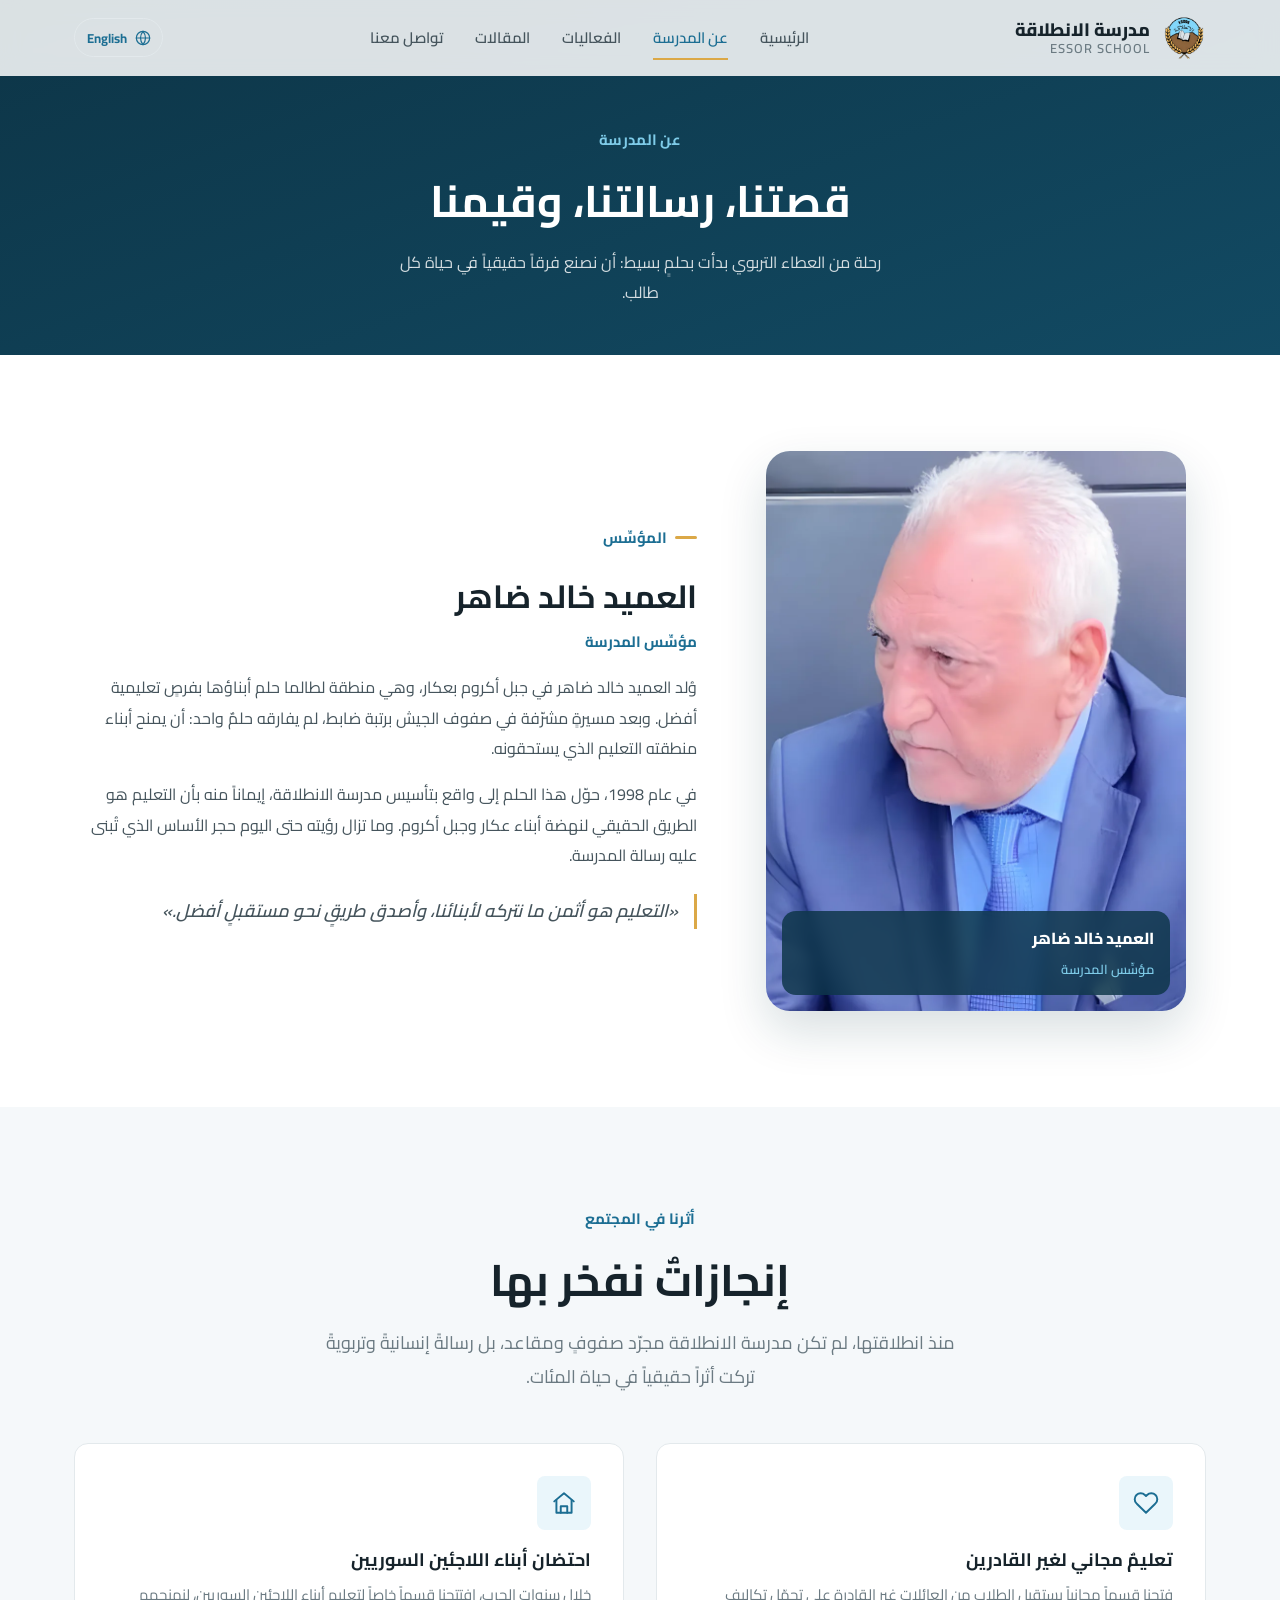
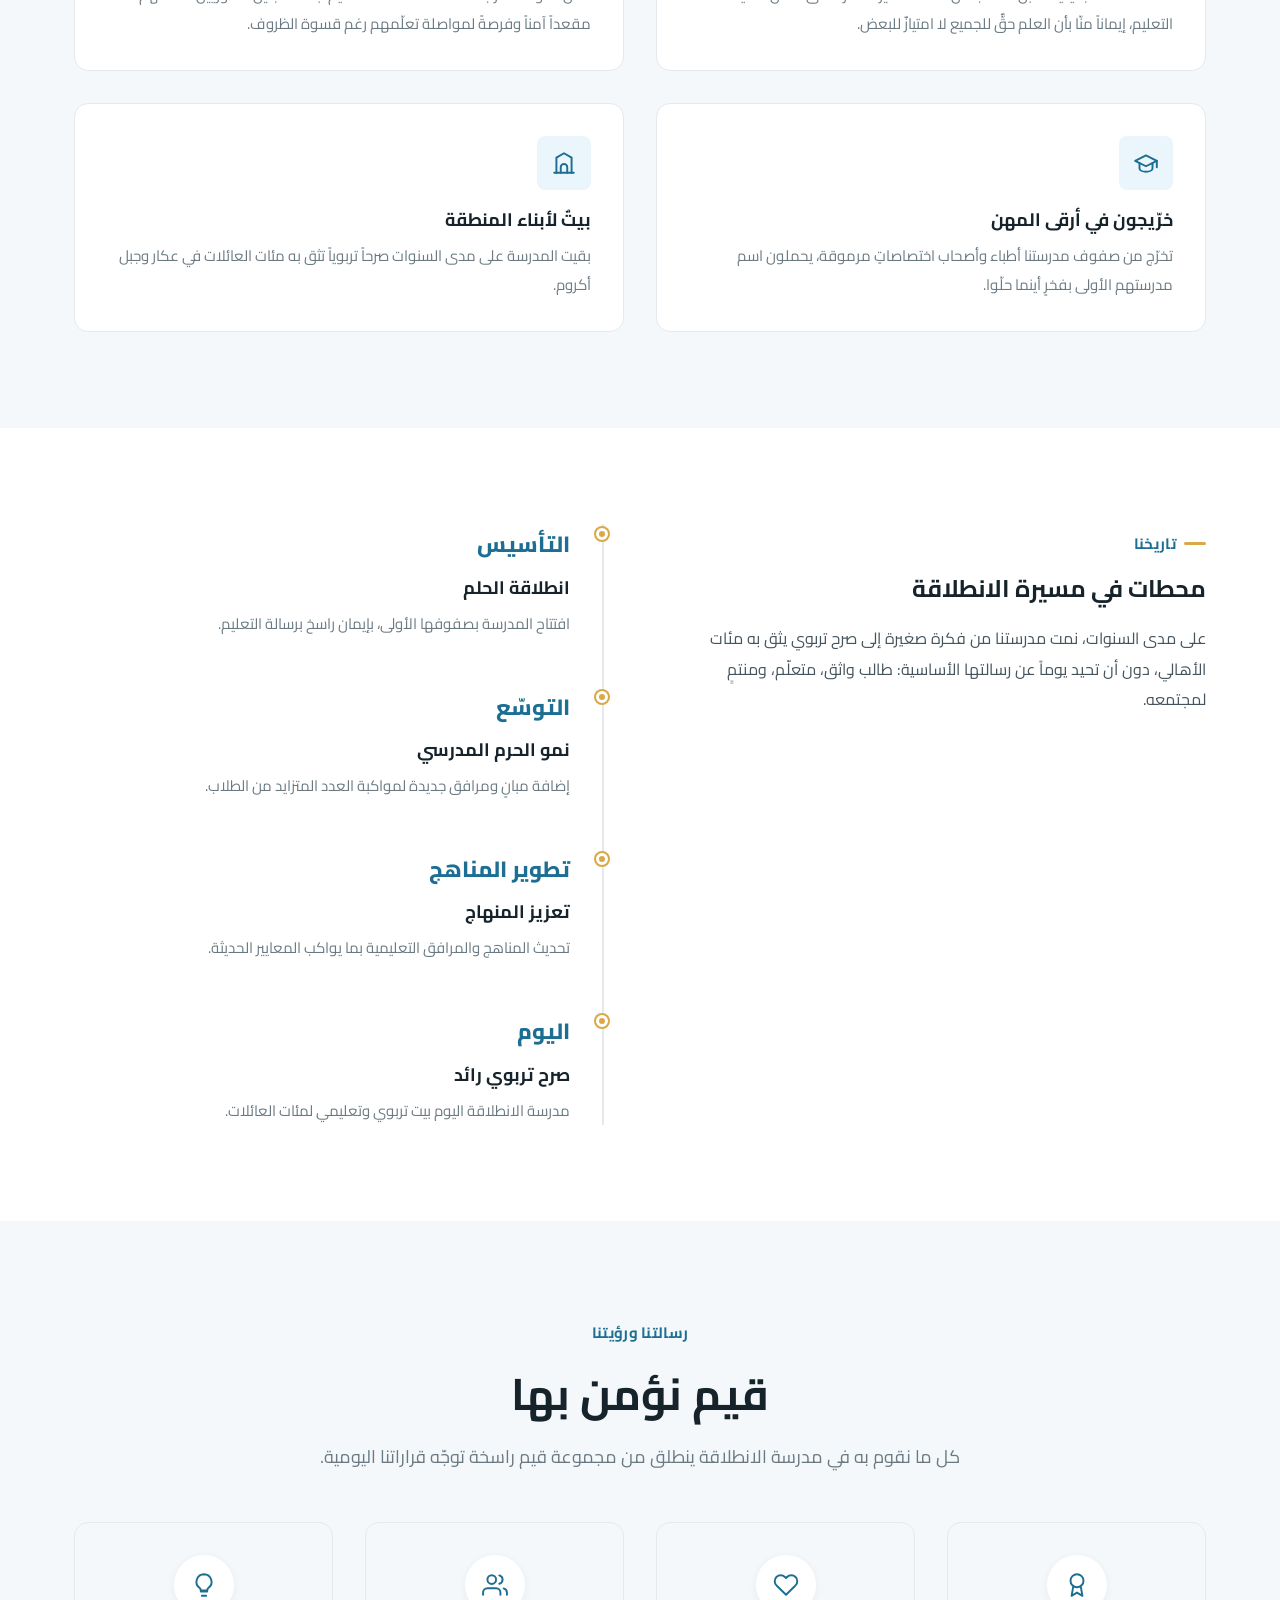
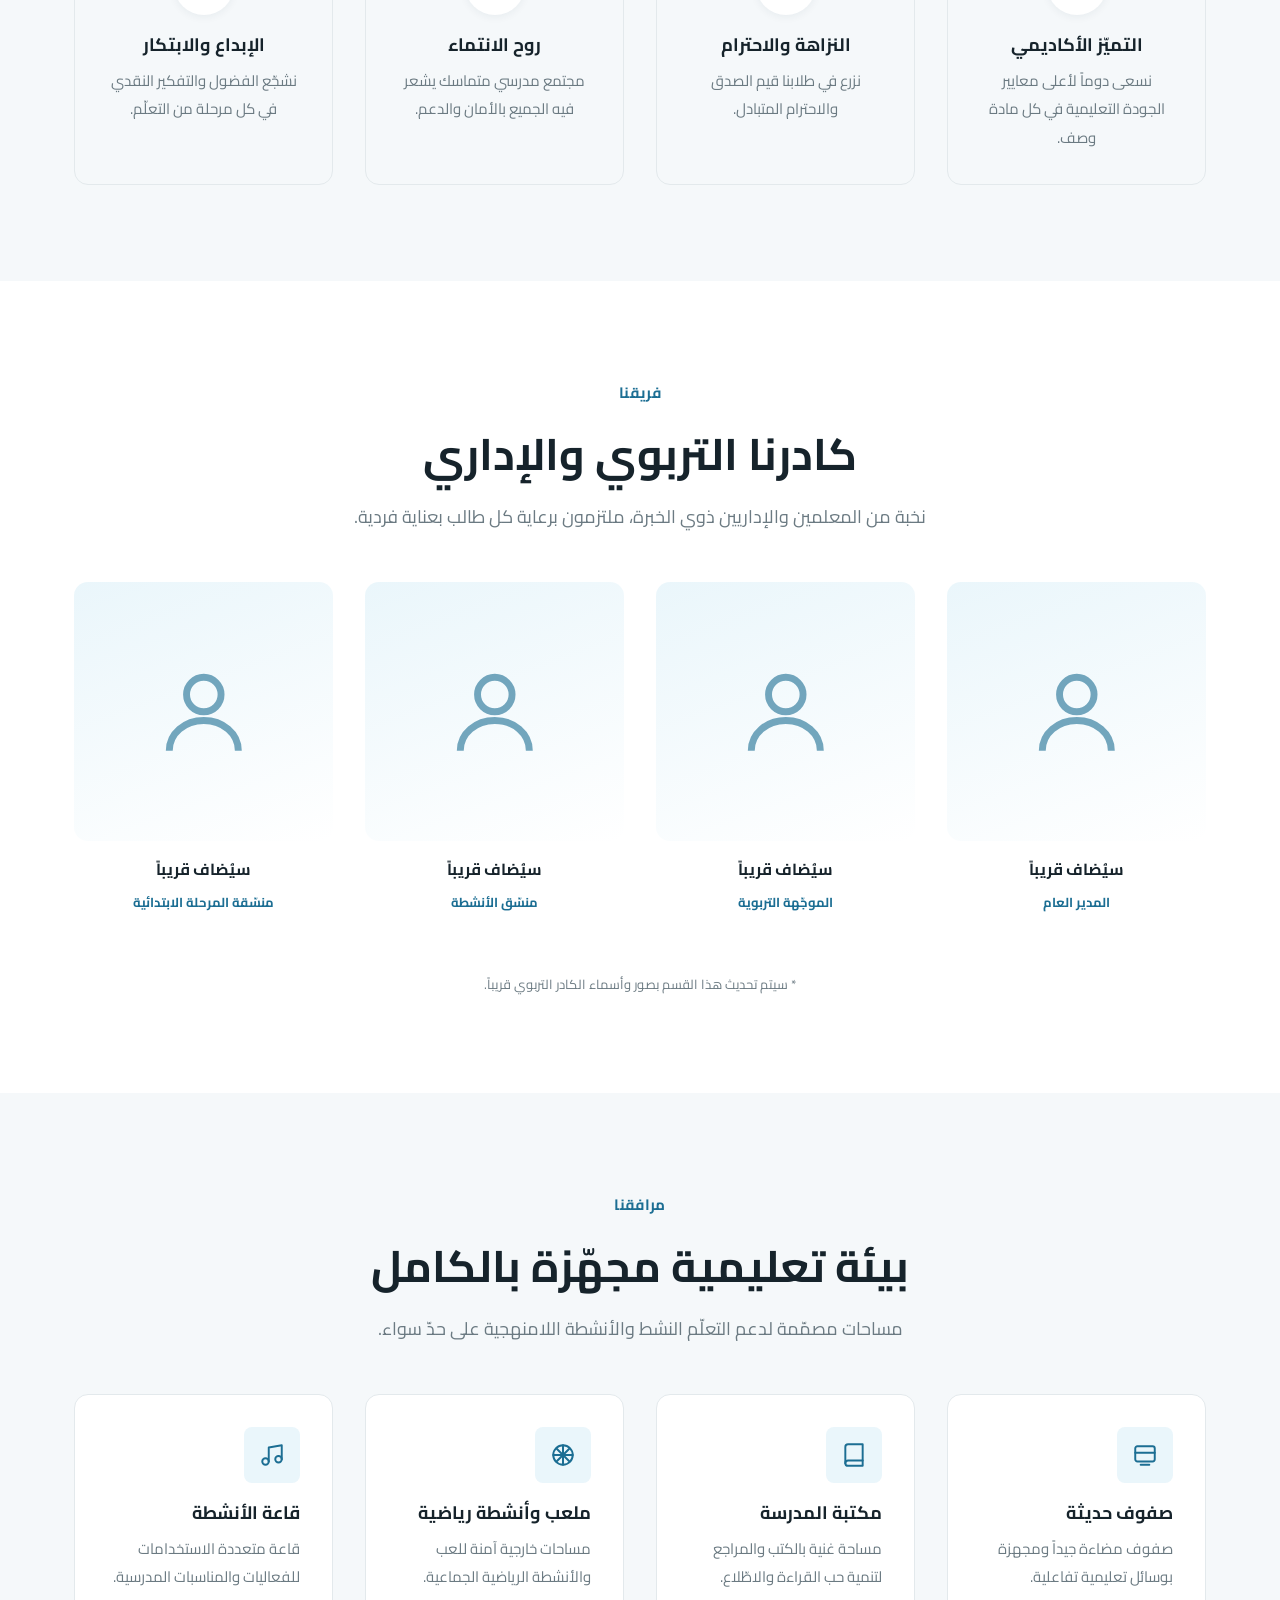
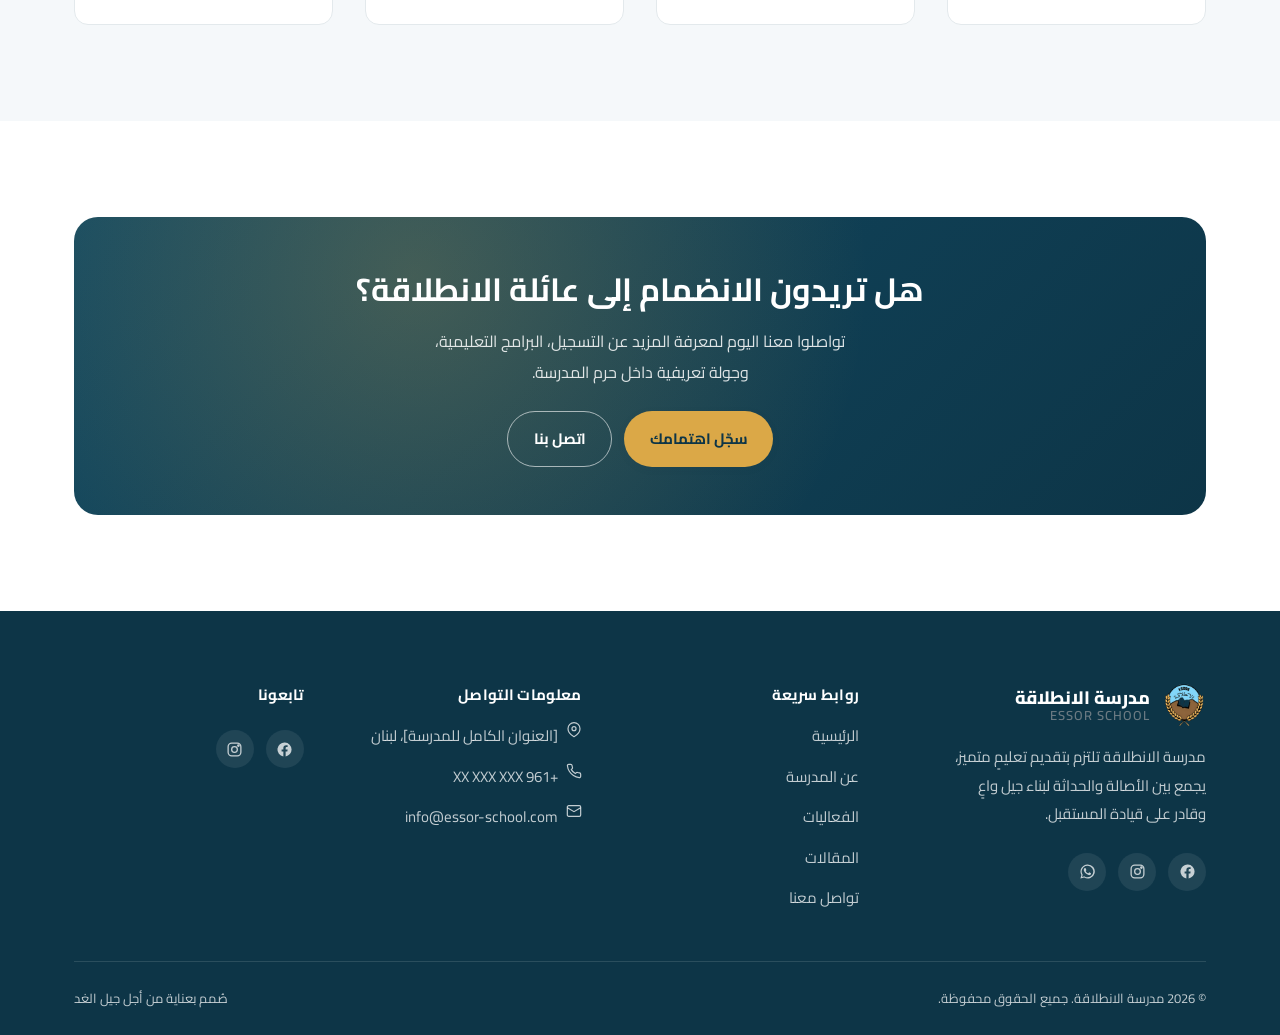
==== commit f17a24f0: "Add achievements section, swap hero image, correct school framing - Add "Achievements" section on Ab" ====
--- a/about.html
+++ b/about.html
@@ -109,8 +109,41 @@
     </div>
   </section>
 
+  <!-- Achievements -->
+  <section style="background:var(--c-bg-soft)">
+    <div class="container">
+      <div class="section-head center">
+        <span class="eyebrow" data-i18n="about.achievements.eyebrow">أثرنا في المجتمع</span>
+        <h2 data-i18n="about.achievements.title">إنجازاتٌ نفخر بها</h2>
+        <p data-i18n="about.achievements.subtitle">منذ انطلاقتها، لم تكن مدرسة الانطلاقة مجرّد صفوفٍ ومقاعد، بل رسالةً إنسانيةً وتربويةً تركت أثراً حقيقياً في حياة المئات.</p>
+      </div>
+      <div class="grid grid-2" data-reveal-group>
+        <div class="achievement-card">
+          <div class="icon"><svg width="26" height="26" viewBox="0 0 24 24" fill="none" stroke="currentColor" stroke-width="1.8" stroke-linecap="round" stroke-linejoin="round"><path d="M20.8 4.6a5.5 5.5 0 0 0-7.8 0L12 5.6l-1-1a5.5 5.5 0 1 0-7.8 7.8l1 1L12 21l7.8-7.6 1-1a5.5 5.5 0 0 0 0-7.8z"/></svg></div>
+          <h3 data-i18n="about.achievements.a1title">تعليمٌ مجاني لغير القادرين</h3>
+          <p data-i18n="about.achievements.a1text">فتحنا قسماً مجانياً يستقبل الطلاب من العائلات غير القادرة على تحمّل تكاليف التعليم، إيماناً منّا بأن العلم حقٌّ للجميع لا امتيازٌ للبعض.</p>
+        </div>
+        <div class="achievement-card">
+          <div class="icon"><svg width="26" height="26" viewBox="0 0 24 24" fill="none" stroke="currentColor" stroke-width="1.8" stroke-linecap="round" stroke-linejoin="round"><path d="M3 10.5 12 3l9 7.5"/><path d="M5 9.5V21h14V9.5"/><path d="M9 21v-6h6v6"/></svg></div>
+          <h3 data-i18n="about.achievements.a2title">احتضان أبناء اللاجئين السوريين</h3>
+          <p data-i18n="about.achievements.a2text">خلال سنوات الحرب، افتتحنا قسماً خاصاً لتعليم أبناء اللاجئين السوريين، لنمنحهم مقعداً آمناً وفرصةً لمواصلة تعلّمهم رغم قسوة الظروف.</p>
+        </div>
+        <div class="achievement-card">
+          <div class="icon"><svg width="26" height="26" viewBox="0 0 24 24" fill="none" stroke="currentColor" stroke-width="1.8" stroke-linecap="round" stroke-linejoin="round"><path d="M22 10 12 5 2 10l10 5 10-5z"/><path d="M6 12v5c0 1.7 2.7 3 6 3s6-1.3 6-3v-5"/><path d="M22 10v6"/></svg></div>
+          <h3 data-i18n="about.achievements.a3title">خرّيجون في أرقى المهن</h3>
+          <p data-i18n="about.achievements.a3text">تخرّج من صفوف مدرستنا أطباء وأصحاب اختصاصاتٍ مرموقة، يحملون اسم مدرستهم الأولى بفخرٍ أينما حلّوا.</p>
+        </div>
+        <div class="achievement-card">
+          <div class="icon"><svg width="26" height="26" viewBox="0 0 24 24" fill="none" stroke="currentColor" stroke-width="1.8" stroke-linecap="round" stroke-linejoin="round"><path d="M3 21h18"/><path d="M5 21V7l7-4 7 4v14"/><path d="M9 21v-5a3 3 0 0 1 6 0v5"/></svg></div>
+          <h3 data-i18n="about.achievements.a4title">بيتٌ لأبناء المنطقة</h3>
+          <p data-i18n="about.achievements.a4text">بقيت المدرسة على مدى السنوات صرحاً تربوياً تثق به مئات العائلات في عكار وجبل أكروم.</p>
+        </div>
+      </div>
+    </div>
+  </section>
+
   <!-- History timeline -->
-  <section style="background:var(--c-bg-soft)">
+  <section>
     <div class="container">
       <div class="grid grid-2" style="gap:var(--sp-8)">
         <div data-reveal>
@@ -130,9 +163,9 @@
             <p data-i18n="about.history.item2text">إضافة مبانٍ ومرافق جديدة لمواكبة العدد المتزايد من الطلاب.</p>
           </div>
           <div class="timeline-item">
-            <span class="year" data-i18n="about.history.item3year">الاعتماد الثنائي اللغة</span>
+            <span class="year" data-i18n="about.history.item3year">تطوير المناهج</span>
             <h3 data-i18n="about.history.item3title">تعزيز المنهاج</h3>
-            <p data-i18n="about.history.item3text">اعتماد نظام تعليم ثنائي اللغة متكامل بمعايير حديثة.</p>
+            <p data-i18n="about.history.item3text">تحديث المناهج والمرافق التعليمية بما يواكب المعايير الحديثة.</p>
           </div>
           <div class="timeline-item">
             <span class="year" data-i18n="about.history.item4year">اليوم</span>
@@ -145,7 +178,7 @@
   </section>
 
   <!-- Mission / values -->
-  <section>
+  <section style="background:var(--c-bg-soft)">
     <div class="container">
       <div class="section-head center">
         <span class="eyebrow" data-i18n="about.mission.eyebrow">رسالتنا ورؤيتنا</span>
@@ -178,7 +211,7 @@
   </section>
 
   <!-- Staff -->
-  <section style="background:var(--c-bg-soft)">
+  <section>
     <div class="container">
       <div class="section-head center">
         <span class="eyebrow" data-i18n="about.staff.eyebrow">فريقنا</span>
@@ -204,7 +237,7 @@
         <div class="staff-card">
           <figure><div class="avatar-placeholder"><svg viewBox="0 0 24 24" fill="none" stroke="currentColor" stroke-width="1.6"><circle cx="12" cy="8" r="4"/><path d="M4 21c0-4 3.6-7 8-7s8 3 8 7"/></svg></div></figure>
           <h3 data-i18n="about.staff.placeholderName">سيُضاف قريباً</h3>
-          <span data-i18n="about.staff.role4">رئيسة قسم اللغات</span>
+          <span data-i18n="about.staff.role4">منسّقة المرحلة الابتدائية</span>
         </div>
       </div>
       <p class="text-center form-note" style="margin-block-start:var(--sp-6)" data-i18n="about.staff.note">* سيتم تحديث هذا القسم بصور وأسماء الكادر التربوي قريباً.</p>
@@ -212,7 +245,7 @@
   </section>
 
   <!-- Facilities -->
-  <section>
+  <section style="background:var(--c-bg-soft)">
     <div class="container">
       <div class="section-head center">
         <span class="eyebrow" data-i18n="about.facilities.eyebrow">مرافقنا</span>
@@ -270,7 +303,7 @@
             <span class="name-en">ESSOR SCHOOL</span>
           </span>
         </a>
-        <p data-i18n="footer.about">مدرسة الانطلاقة تلتزم بتقديم تعليم ثنائي اللغة متميز.</p>
+        <p data-i18n="footer.about">مدرسة الانطلاقة تلتزم بتقديم تعليمٍ متميز يبني جيل الغد.</p>
         <div class="social-row">
           <a href="#" aria-label="Facebook"><svg width="17" height="17" viewBox="0 0 24 24" fill="currentColor"><path d="M22 12a10 10 0 1 0-11.6 9.9v-7H7.9V12h2.5V9.8c0-2.5 1.5-3.9 3.8-3.9 1.1 0 2.2.2 2.2.2v2.4h-1.2c-1.2 0-1.6.8-1.6 1.6V12h2.8l-.4 2.9h-2.4v7A10 10 0 0 0 22 12z"/></svg></a>
           <a href="#" aria-label="Instagram"><svg width="17" height="17" viewBox="0 0 24 24" fill="none" stroke="currentColor" stroke-width="1.8"><rect x="3" y="3" width="18" height="18" rx="5"/><circle cx="12" cy="12" r="4"/><circle cx="17.5" cy="6.5" r="1"/></svg></a>
--- a/assets/css/style.css
+++ b/assets/css/style.css
@@ -1131,6 +1131,71 @@
   font-style: italic;
 }
 
+/* ---------- Achievements (About) ---------- */
+.achievement-card {
+  position: relative;
+  padding: var(--sp-6);
+  text-align: start;
+  background: var(--c-white);
+  border: 1px solid var(--c-line);
+  border-radius: var(--radius-md);
+  overflow: hidden;
+  transition: transform var(--dur-med) var(--ease), box-shadow var(--dur-med) var(--ease),
+    border-color var(--dur-med) var(--ease);
+}
+
+.achievement-card::before {
+  content: "";
+  position: absolute;
+  inset-block: 0;
+  inset-inline-start: 0;
+  width: 4px;
+  background: var(--c-gold);
+  transform: scaleY(0);
+  transform-origin: top;
+  transition: transform var(--dur-med) var(--ease);
+}
+
+.achievement-card:hover {
+  transform: translateY(-6px);
+  box-shadow: var(--shadow-md);
+  border-color: transparent;
+}
+
+.achievement-card:hover::before {
+  transform: scaleY(1);
+}
+
+.achievement-card .icon {
+  width: 54px;
+  height: 54px;
+  border-radius: var(--radius-sm);
+  display: flex;
+  align-items: center;
+  justify-content: center;
+  background: var(--c-sky-tint);
+  color: var(--c-blue);
+  margin-block-end: var(--sp-4);
+  transition: background-color var(--dur-med) var(--ease), color var(--dur-med) var(--ease),
+    transform var(--dur-med) var(--ease);
+}
+
+.achievement-card:hover .icon {
+  background: var(--c-gold);
+  color: var(--c-blue-darkest);
+  transform: scale(1.06);
+}
+
+.achievement-card h3 {
+  font-size: var(--fs-md);
+  margin-block-end: var(--sp-2);
+}
+
+.achievement-card p {
+  font-size: var(--fs-sm);
+  color: var(--c-muted);
+}
+
 /* ---------- Timeline (About) ---------- */
 .timeline {
   position: relative;
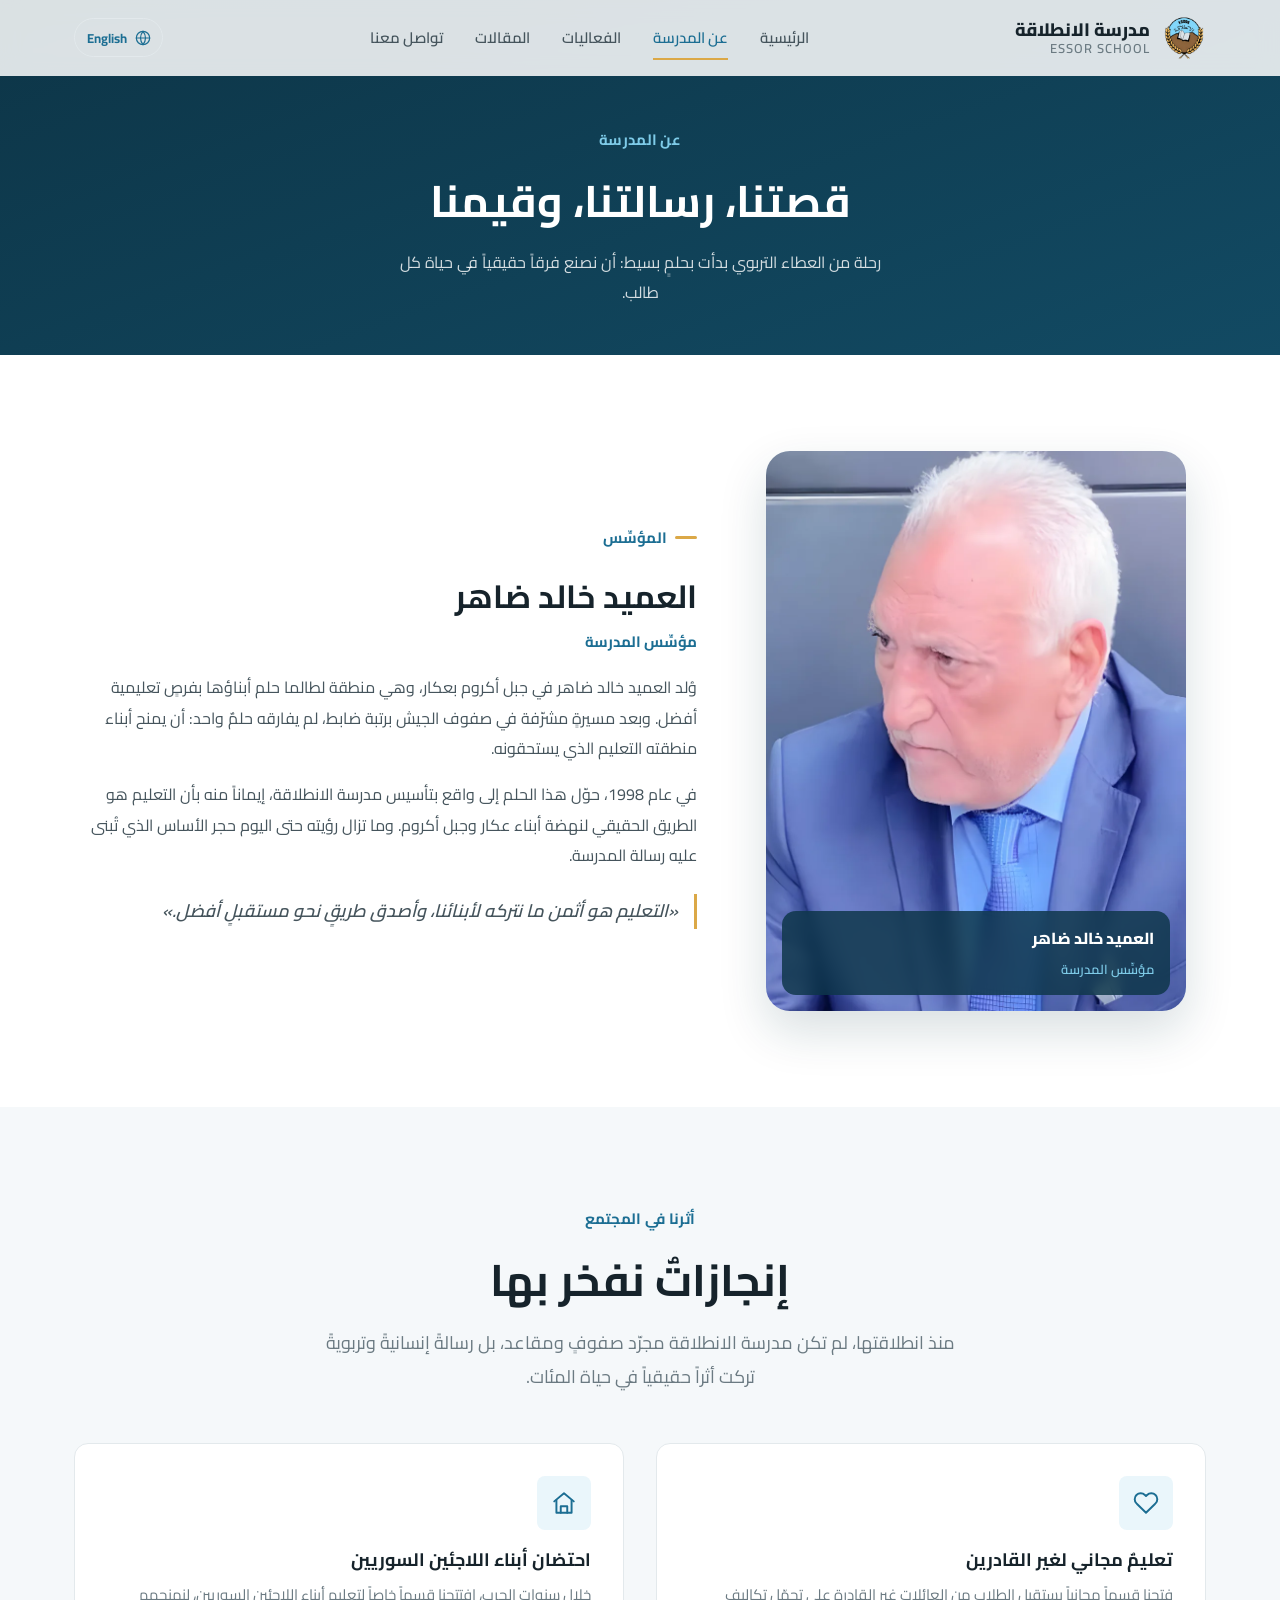
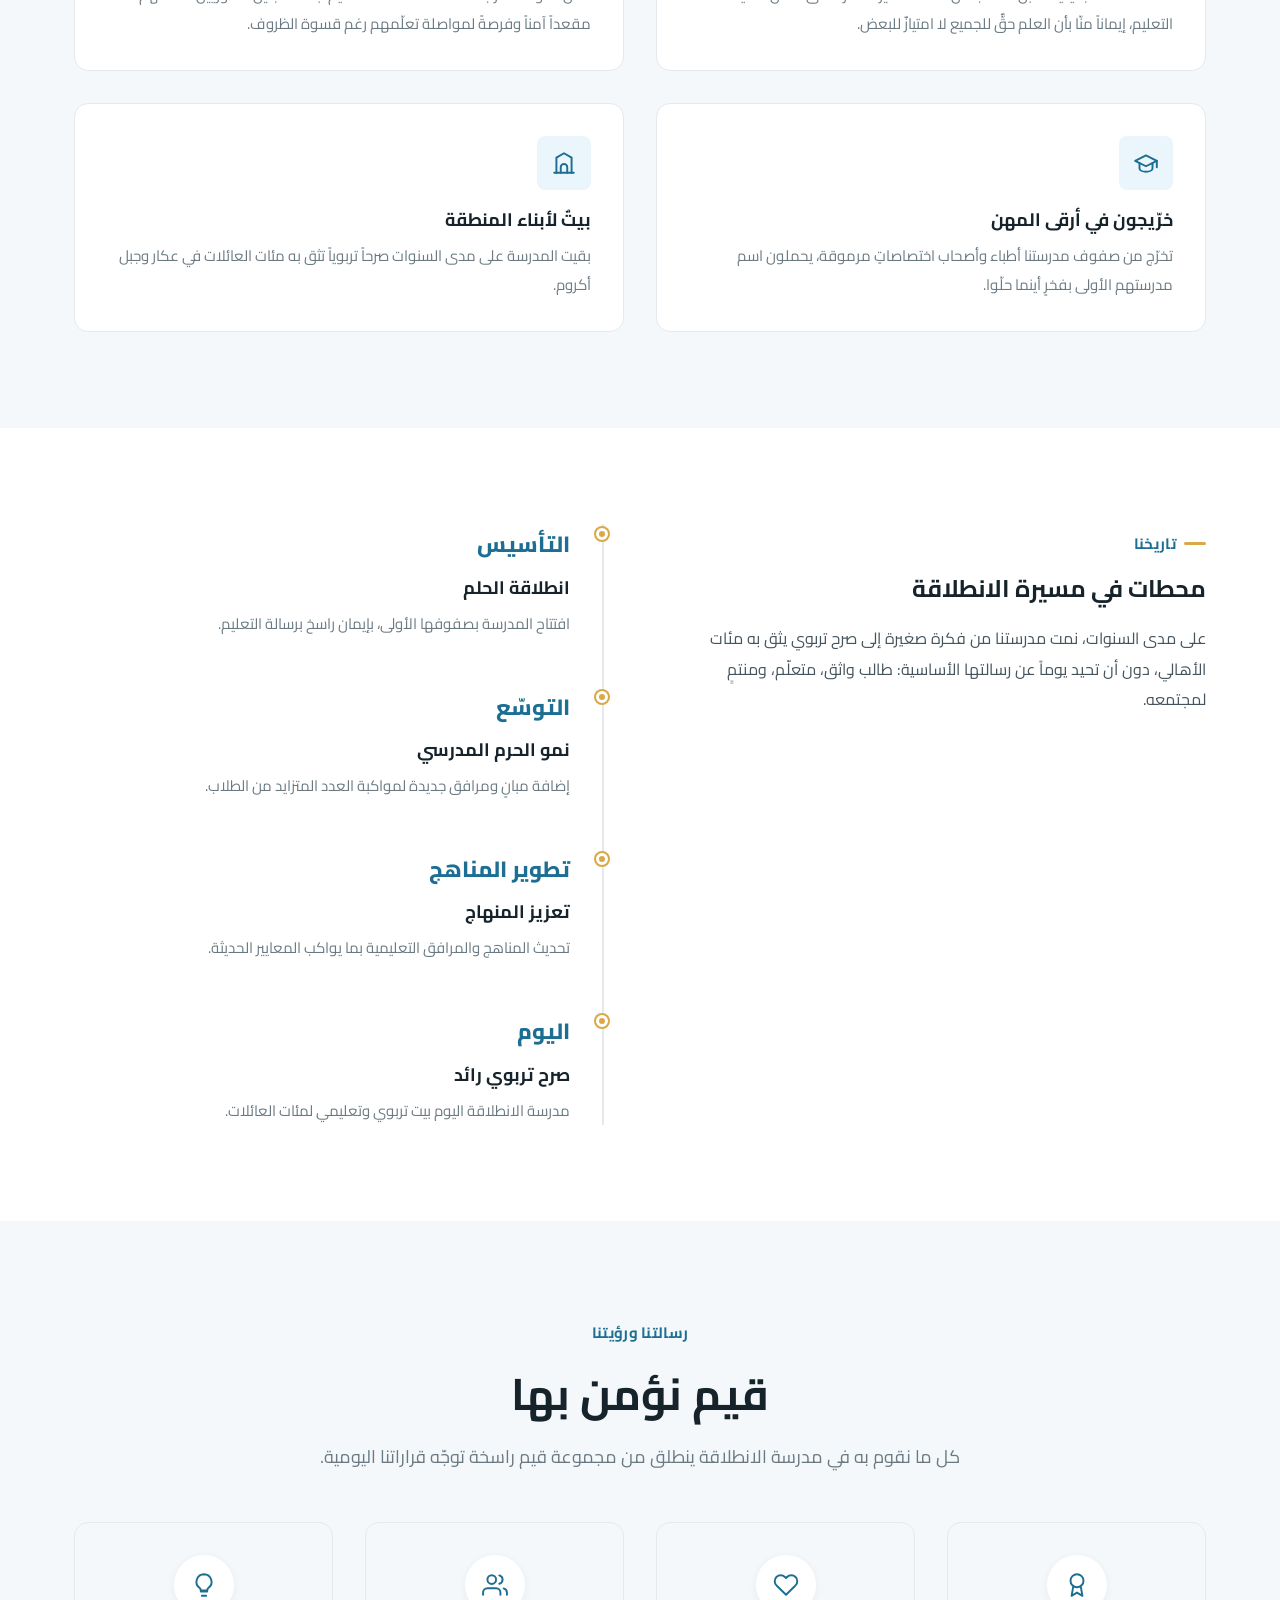
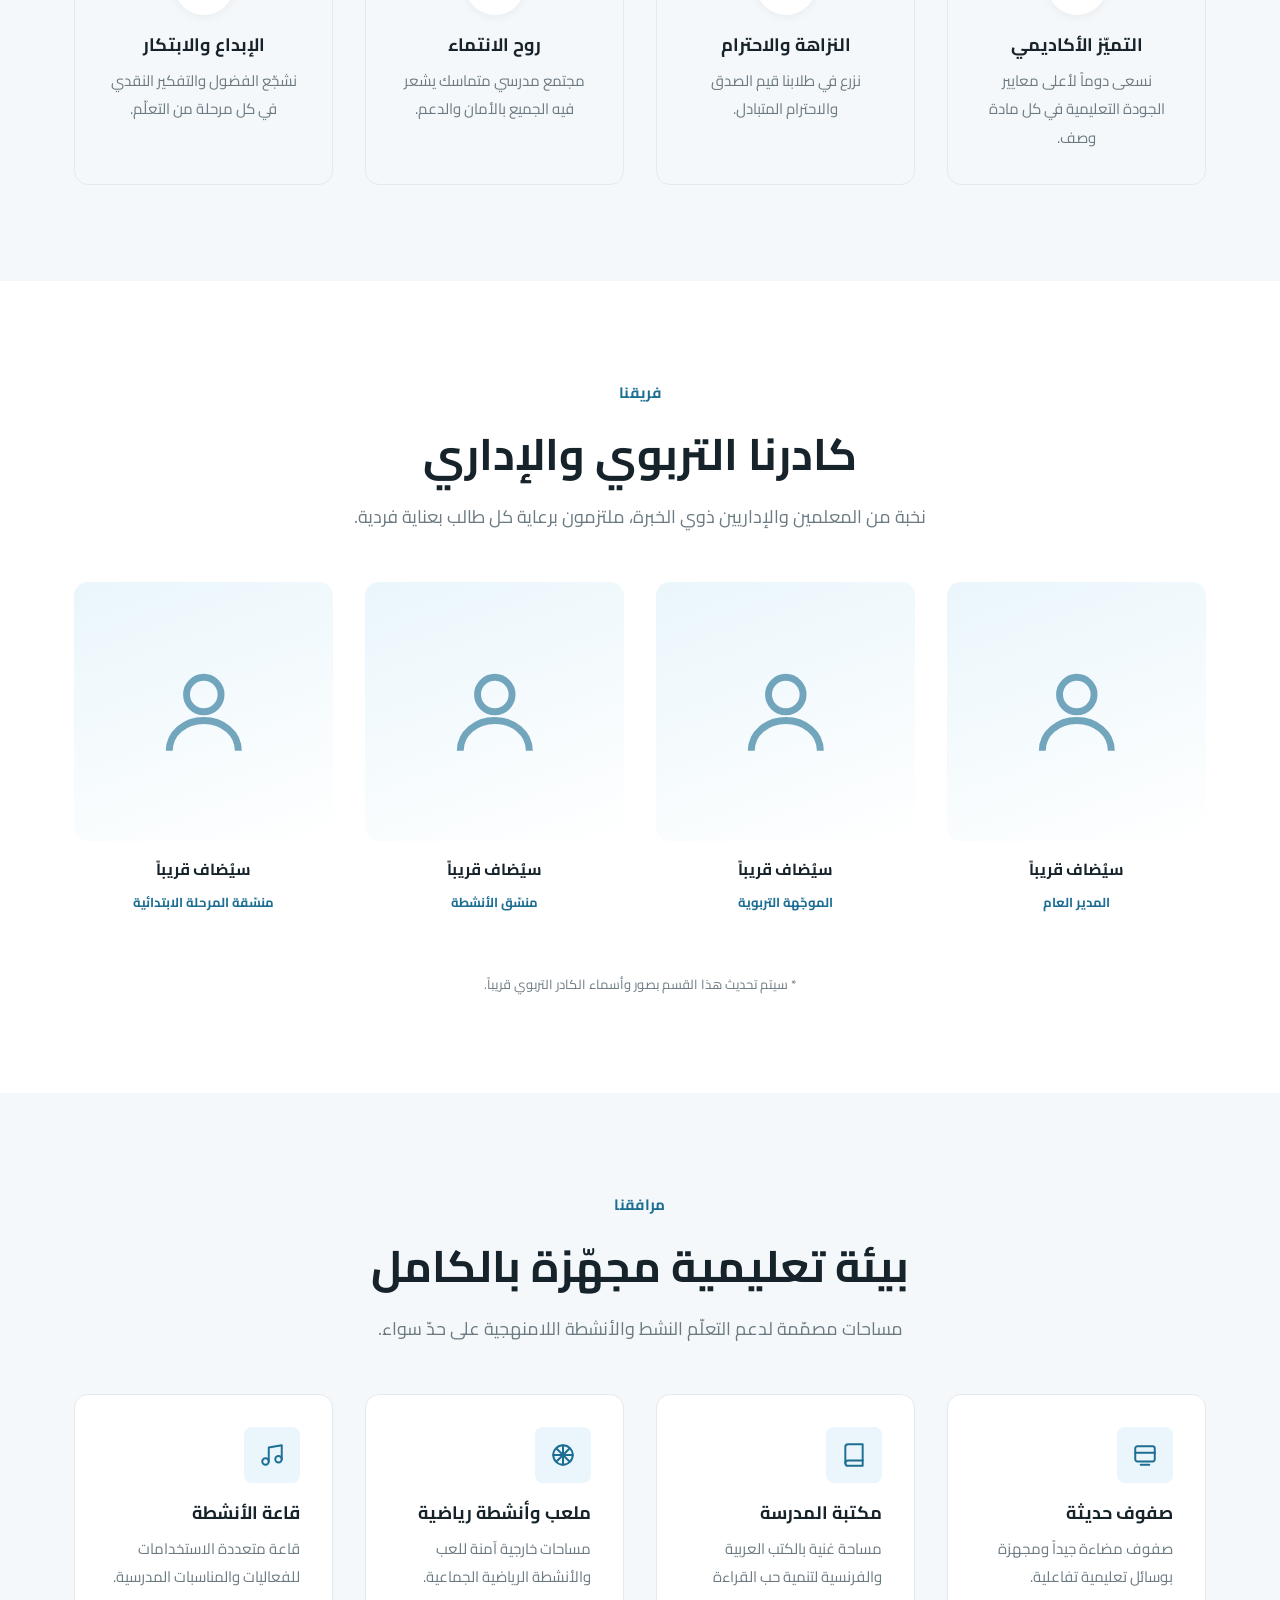
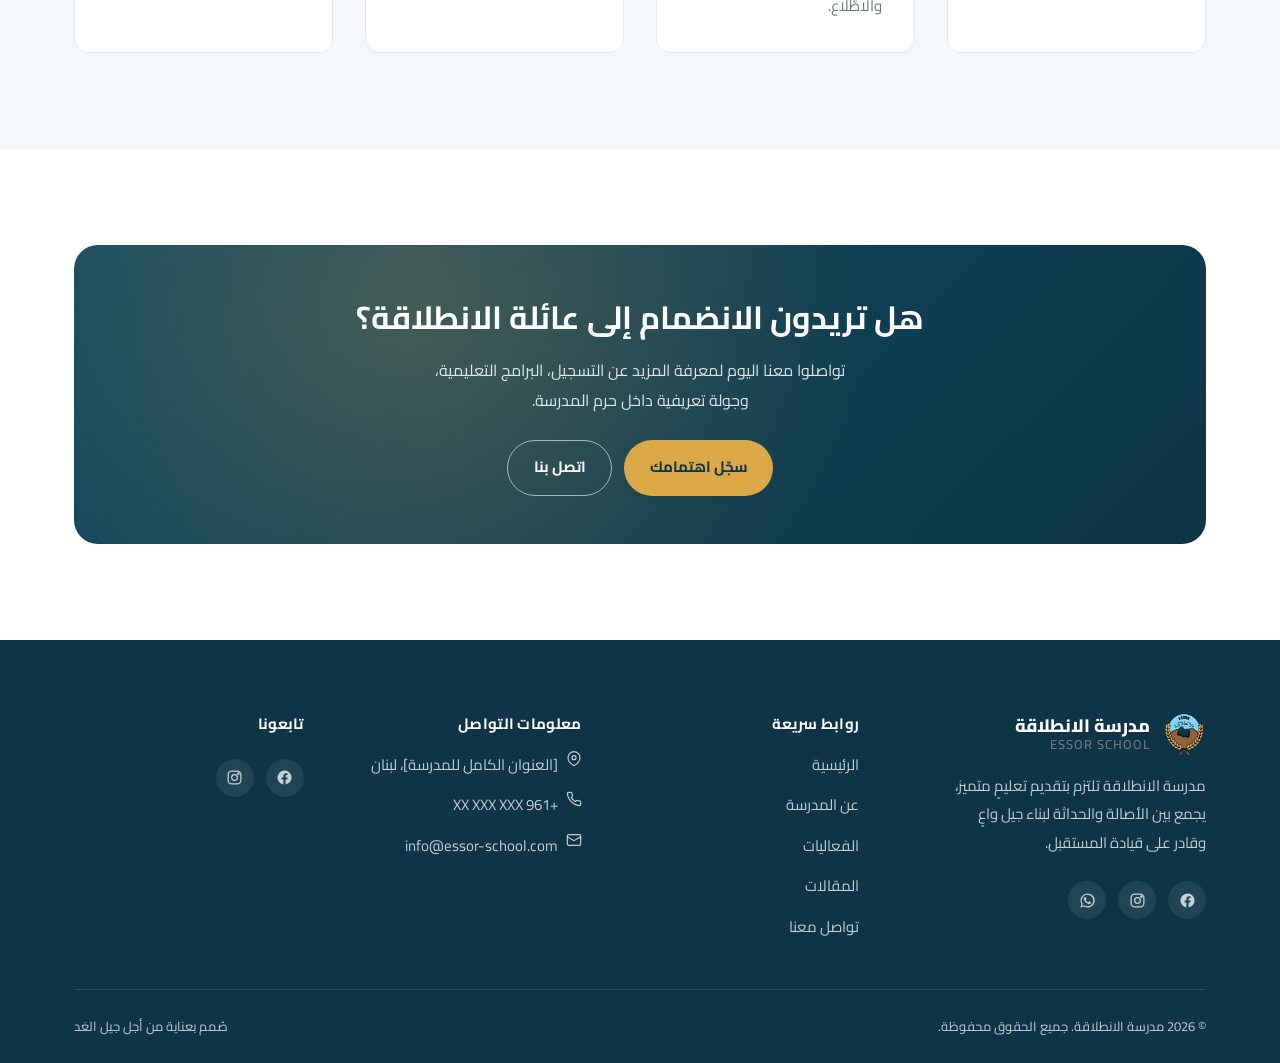
==== commit 499d3b17: "Correct school's teaching languages to Arabic & French Update the curriculum highlight and library f" ====
--- a/about.html
+++ b/about.html
@@ -261,7 +261,7 @@
         <div class="card highlight-card">
           <div class="icon"><svg width="26" height="26" viewBox="0 0 24 24" fill="none" stroke="currentColor" stroke-width="1.8" stroke-linecap="round" stroke-linejoin="round"><path d="M4 19.5A2.5 2.5 0 0 1 6.5 17H20"/><path d="M6.5 2H20v20H6.5A2.5 2.5 0 0 1 4 19.5v-15A2.5 2.5 0 0 1 6.5 2z"/></svg></div>
           <h3 data-i18n="about.facilities.f2title">مكتبة المدرسة</h3>
-          <p data-i18n="about.facilities.f2text">مساحة غنية بالكتب العربية والإنكليزية لتنمية حب القراءة.</p>
+          <p data-i18n="about.facilities.f2text">مساحة غنية بالكتب العربية والفرنسية لتنمية حب القراءة والاطّلاع.</p>
         </div>
         <div class="card highlight-card">
           <div class="icon"><svg width="26" height="26" viewBox="0 0 24 24" fill="none" stroke="currentColor" stroke-width="1.8" stroke-linecap="round" stroke-linejoin="round"><circle cx="12" cy="12" r="9"/><path d="M12 3v18M3 12h18M6 6l12 12M18 6 6 18"/></svg></div>
--- a/assets/css/style.css
+++ b/assets/css/style.css
@@ -668,13 +668,6 @@
   object-fit: cover;
 }
 
-.hero-media .frame::after {
-  content: "";
-  position: absolute;
-  inset: 0;
-  background: linear-gradient(to top, rgba(13, 53, 71, 0.55), transparent 55%);
-}
-
 .hero-stats {
   position: relative;
   z-index: 1;
